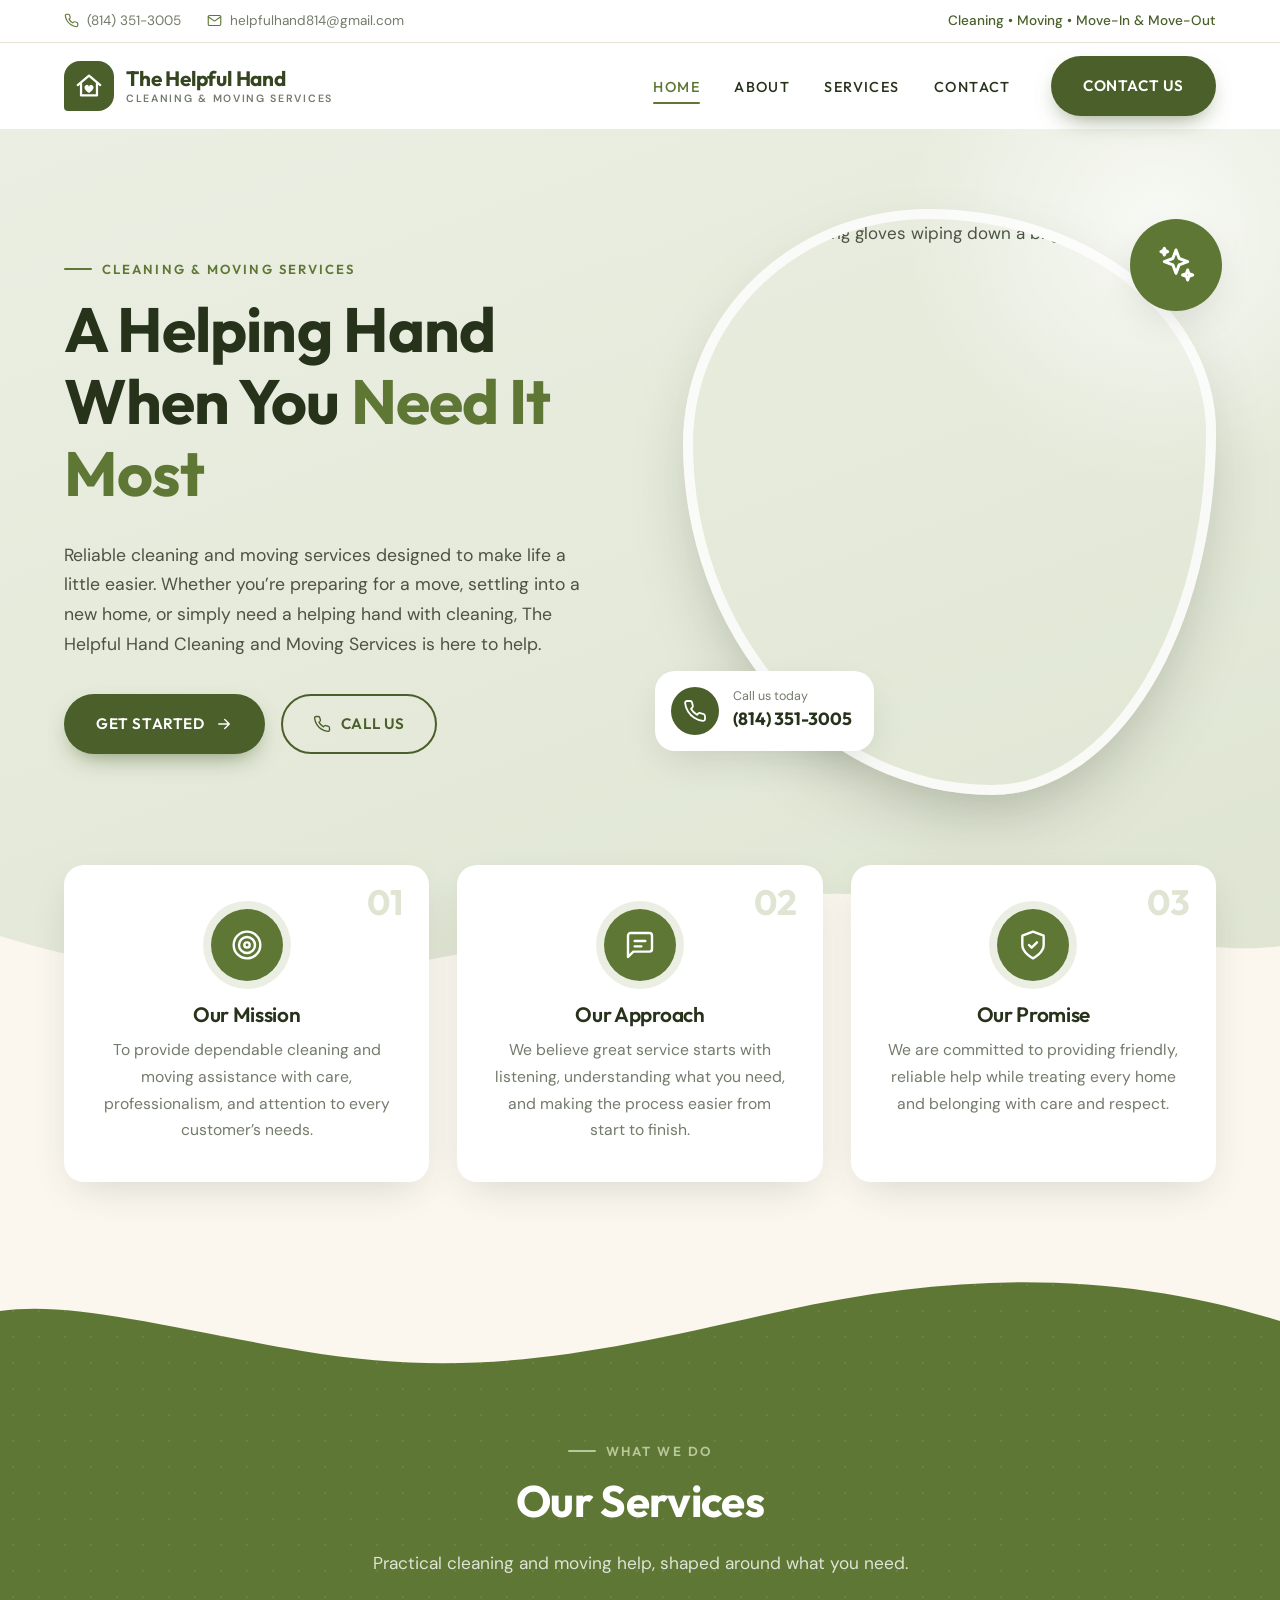
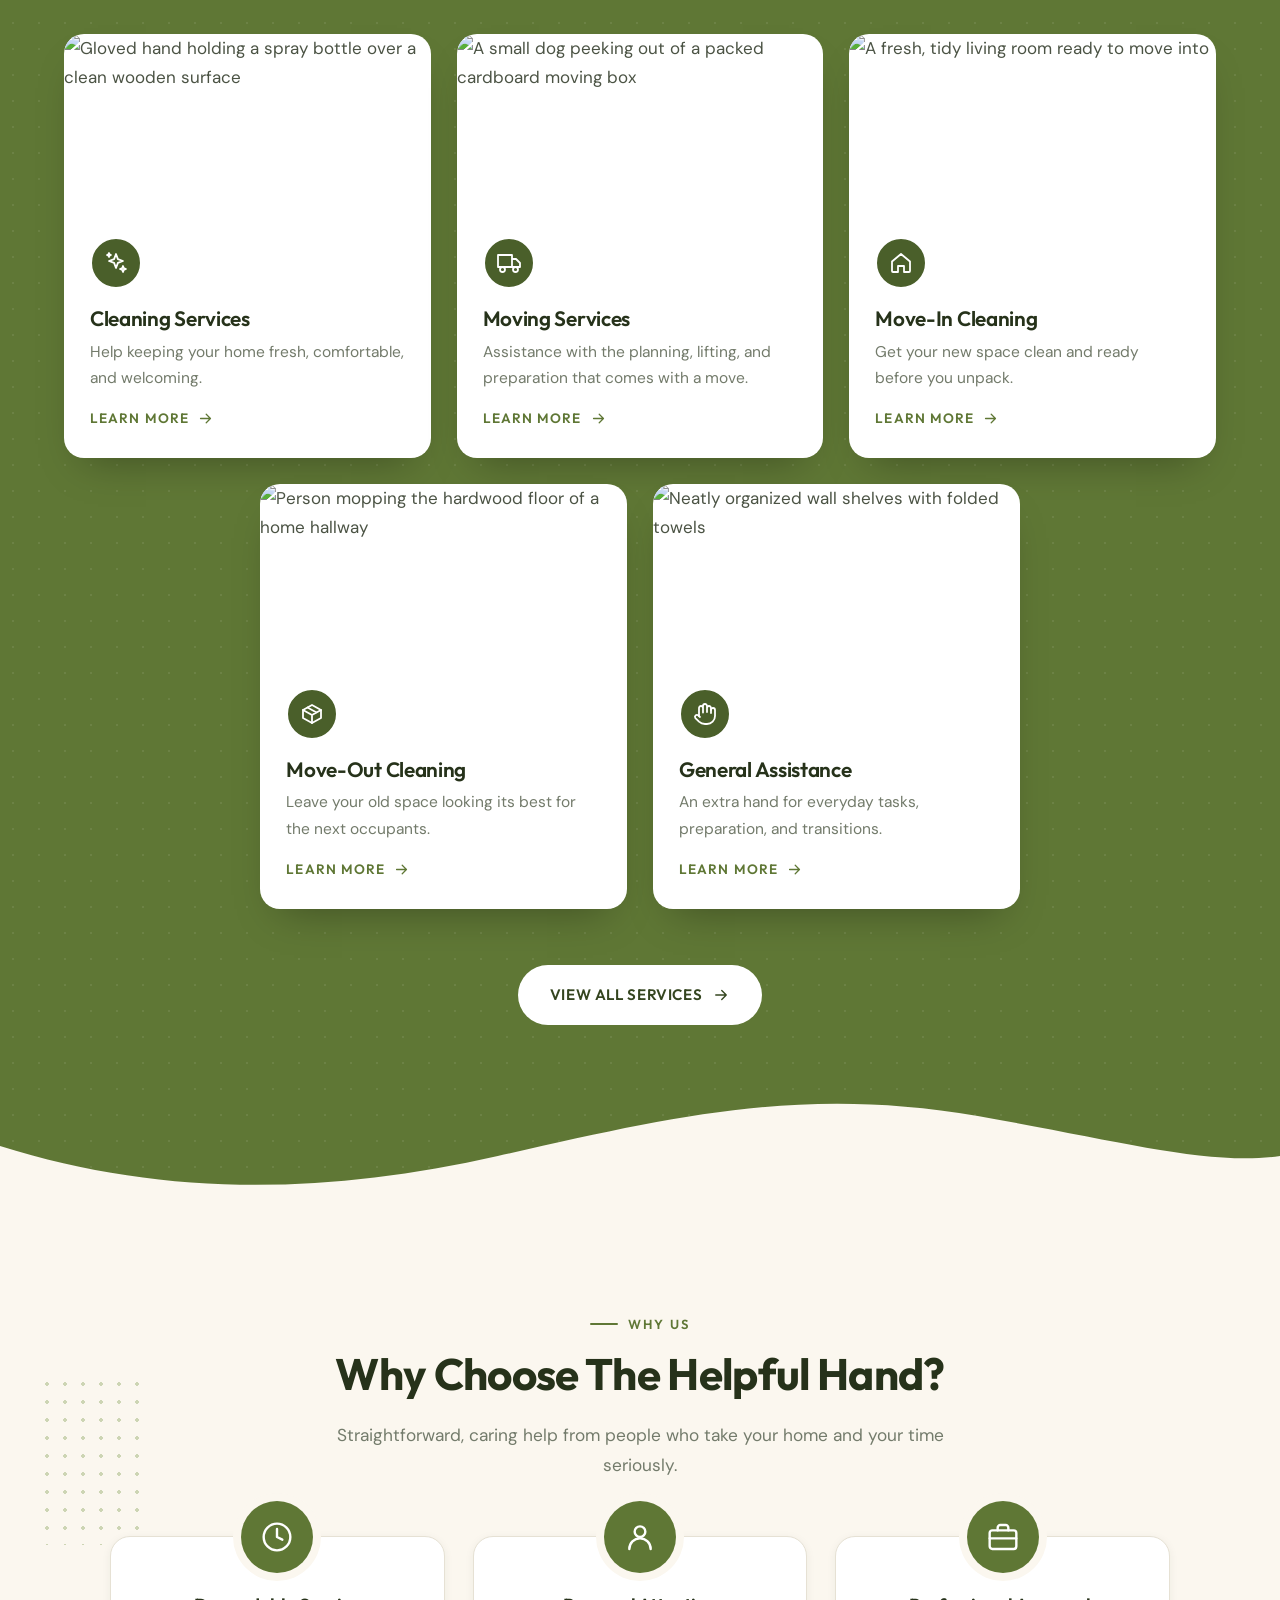
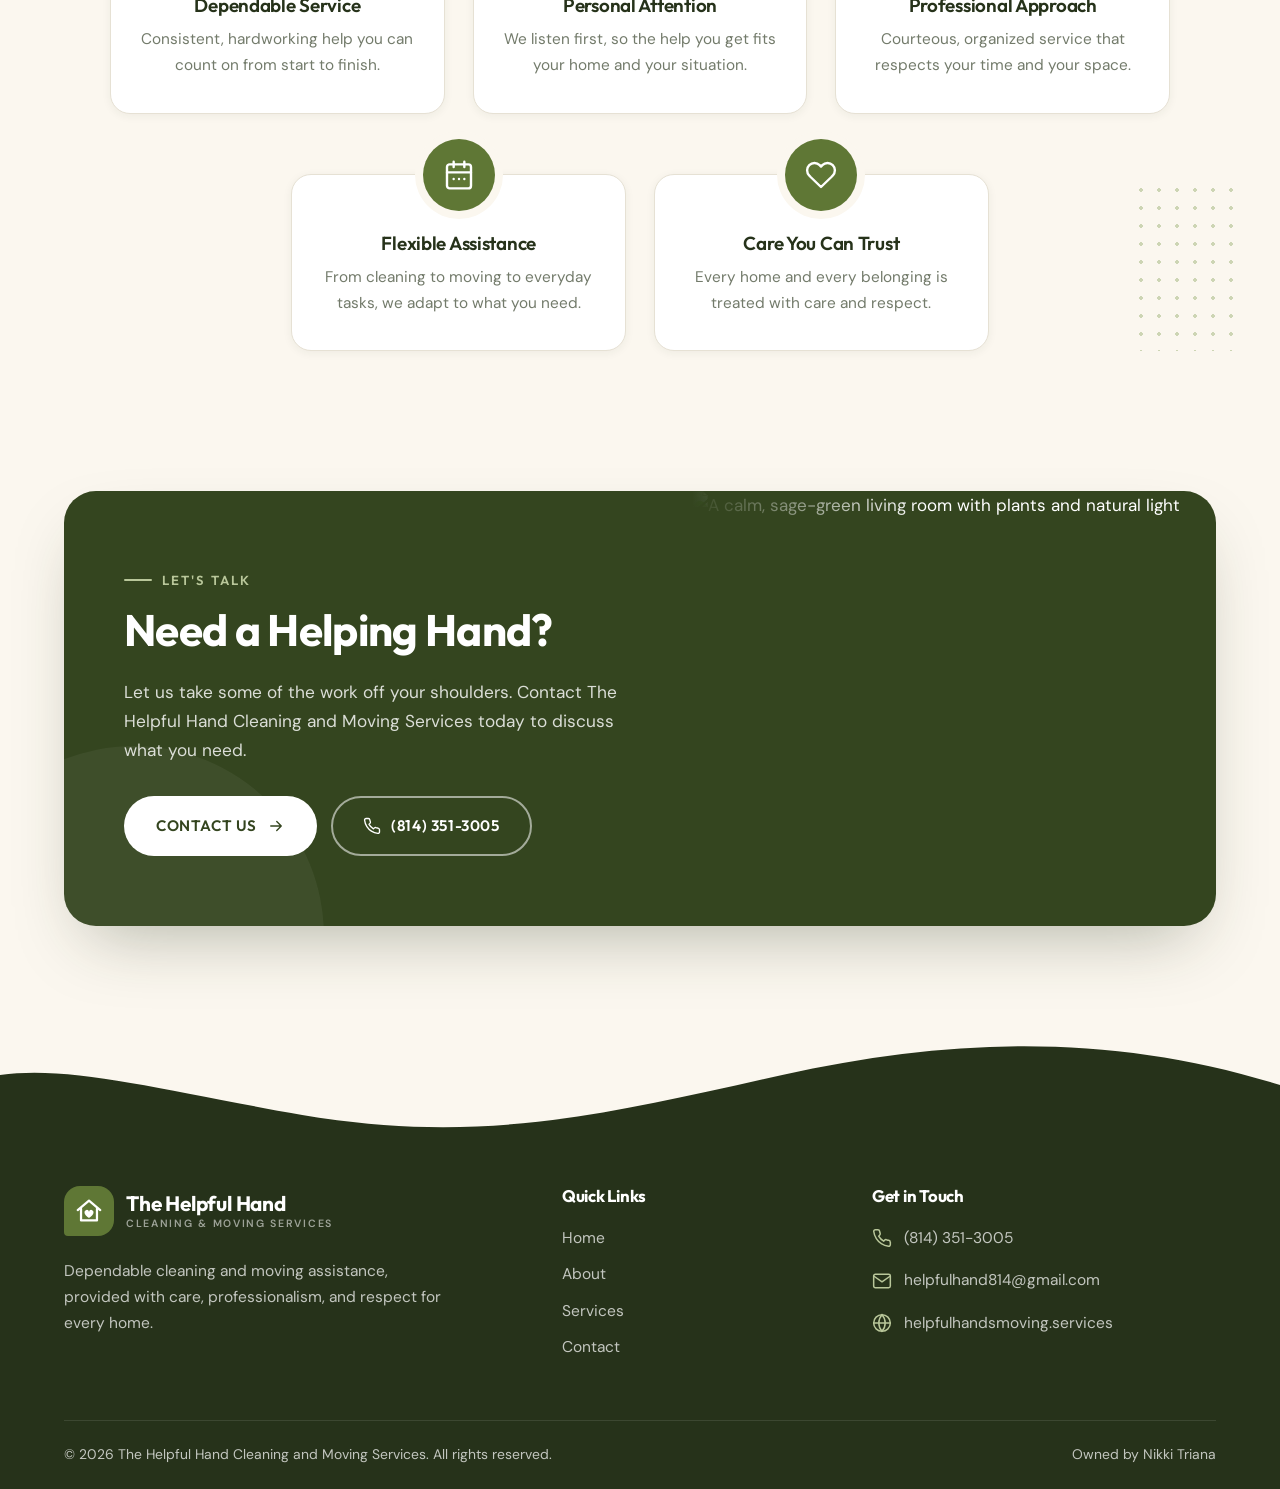
==== index.html @ 850afd28 "Add The Helpful Hand Cleaning and Moving Services website Four-page static site (Home, About, Servic" ====
<!DOCTYPE html>
<html lang="en">
<head>
  <meta charset="UTF-8">
  <meta name="viewport" content="width=device-width, initial-scale=1.0">
  <title>The Helpful Hand Cleaning and Moving Services | Cleaning &amp; Moving Help</title>
  <meta name="description" content="Reliable cleaning and moving services, including move-in and move-out cleaning and general assistance. Call The Helpful Hand at (814) 351-3005.">
  <link rel="canonical" href="https://helpfulhandsmoving.services/">
  <link rel="icon" href="data:image/svg+xml,%3Csvg xmlns='http://www.w3.org/2000/svg' viewBox='0 0 32 32'%3E%3Crect width='32' height='32' rx='9' fill='%234a5f2a'/%3E%3Cpath d='M5 15 16 6l11 9' fill='none' stroke='white' stroke-width='2.2' stroke-linecap='round' stroke-linejoin='round'/%3E%3Cpath d='M16 25s-5.5-3.2-5.5-6.6a2.7 2.7 0 0 1 5.5-1 2.7 2.7 0 0 1 5.5 1C21.5 21.8 16 25 16 25z' fill='white'/%3E%3C/svg%3E">
  <link rel="preconnect" href="https://fonts.googleapis.com">
  <link rel="preconnect" href="https://fonts.gstatic.com" crossorigin>
  <link href="https://fonts.googleapis.com/css2?family=DM+Sans:opsz,wght@9..40,400;9..40,500;9..40,700&family=Outfit:wght@500;600;700&display=swap" rel="stylesheet">
  <link rel="stylesheet" href="css/styles.css">
</head>
<body>

  <!-- Icon sprite -->
  <svg width="0" height="0" style="position:absolute" aria-hidden="true">
    <symbol id="i-phone" viewBox="0 0 24 24"><path d="M22 16.9v3a2 2 0 0 1-2.2 2 19.8 19.8 0 0 1-8.6-3.1 19.5 19.5 0 0 1-6-6A19.8 19.8 0 0 1 2.1 4.2 2 2 0 0 1 4.1 2h3a2 2 0 0 1 2 1.7c.1.9.4 1.8.7 2.7a2 2 0 0 1-.5 2.1L8 9.8a16 16 0 0 0 6 6l1.3-1.3a2 2 0 0 1 2.1-.4c.9.3 1.8.6 2.7.7a2 2 0 0 1 1.7 2z"/></symbol>
    <symbol id="i-mail" viewBox="0 0 24 24"><rect x="2" y="4" width="20" height="16" rx="2"/><path d="m22 6-10 7L2 6"/></symbol>
    <symbol id="i-globe" viewBox="0 0 24 24"><circle cx="12" cy="12" r="10"/><path d="M2 12h20M12 2a15 15 0 0 1 0 20 15 15 0 0 1 0-20"/></symbol>
    <symbol id="i-arrow" viewBox="0 0 24 24"><path d="M5 12h14M13 6l6 6-6 6"/></symbol>
    <symbol id="i-chevron" viewBox="0 0 24 24"><path d="m9 6 6 6-6 6"/></symbol>
    <symbol id="i-menu" viewBox="0 0 24 24"><path d="M4 7h16M4 12h16M4 17h16"/></symbol>
    <symbol id="i-check" viewBox="0 0 24 24"><path d="M20 6 9 17l-5-5"/></symbol>
    <symbol id="i-target" viewBox="0 0 24 24"><circle cx="12" cy="12" r="10"/><circle cx="12" cy="12" r="6"/><circle cx="12" cy="12" r="2"/></symbol>
    <symbol id="i-chat" viewBox="0 0 24 24"><path d="M21 15a2 2 0 0 1-2 2H7l-4 4V5a2 2 0 0 1 2-2h14a2 2 0 0 1 2 2z"/><path d="M8 9h8M8 13h5"/></symbol>
    <symbol id="i-shield" viewBox="0 0 24 24"><path d="M12 22s8-4 8-10V5l-8-3-8 3v7c0 6 8 10 8 10z"/><path d="m9 12 2 2 4-4"/></symbol>
    <symbol id="i-sparkle" viewBox="0 0 24 24"><path d="M12 3l1.9 5.1L19 10l-5.1 1.9L12 17l-1.9-5.1L5 10l5.1-1.9z"/><path d="M19 15l.8 2.2L22 18l-2.2.8L19 21l-.8-2.2L16 18l2.2-.8zM5 2l.6 1.4L7 4l-1.4.6L5 6l-.6-1.4L3 4l1.4-.6z"/></symbol>
    <symbol id="i-truck" viewBox="0 0 24 24"><path d="M1 4h14v12H1zM15 8h4l4 4v4h-8z"/><circle cx="5.5" cy="18.5" r="2.5"/><circle cx="18.5" cy="18.5" r="2.5"/></symbol>
    <symbol id="i-home" viewBox="0 0 24 24"><path d="M3 10.5 12 3l9 7.5V20a1 1 0 0 1-1 1h-5v-6H9v6H4a1 1 0 0 1-1-1z"/></symbol>
    <symbol id="i-box" viewBox="0 0 24 24"><path d="M21 8 12 3 3 8v8l9 5 9-5z"/><path d="m3 8 9 5 9-5M12 13v8M7.5 5.5l9 5"/></symbol>
    <symbol id="i-hand" viewBox="0 0 24 24"><path d="M18 11V6a2 2 0 0 0-4 0M14 10V4a2 2 0 0 0-4 0v2M10 10.5V6a2 2 0 0 0-4 0v8"/><path d="M18 8a2 2 0 1 1 4 0v6a8 8 0 0 1-8 8h-2c-2.8 0-4.5-.9-6-2.3l-3.6-3.6a2 2 0 0 1 2.8-2.8L7 15"/></symbol>
    <symbol id="i-clock" viewBox="0 0 24 24"><circle cx="12" cy="12" r="10"/><path d="M12 6v6l4 2"/></symbol>
    <symbol id="i-user" viewBox="0 0 24 24"><circle cx="12" cy="8" r="4"/><path d="M4 21a8 8 0 0 1 16 0"/></symbol>
    <symbol id="i-briefcase" viewBox="0 0 24 24"><rect x="2" y="7" width="20" height="14" rx="2"/><path d="M16 7V5a2 2 0 0 0-2-2h-4a2 2 0 0 0-2 2v2M2 13h20"/></symbol>
    <symbol id="i-calendar" viewBox="0 0 24 24"><rect x="3" y="4" width="18" height="18" rx="2"/><path d="M16 2v4M8 2v4M3 10h18M8 15h.01M12 15h.01M16 15h.01"/></symbol>
    <symbol id="i-heart" viewBox="0 0 24 24"><path d="M20.8 4.6a5.5 5.5 0 0 0-7.8 0L12 5.7l-1-1.1a5.5 5.5 0 0 0-7.8 7.8l1 1.1L12 21l7.8-7.5 1-1.1a5.5 5.5 0 0 0 0-7.8z"/></symbol>
    <symbol id="i-logo" viewBox="0 0 32 32"><path d="M4 15 16 5l12 10" fill="none" stroke="currentColor" stroke-width="2.4" stroke-linecap="round" stroke-linejoin="round"/><path d="M7.5 13.5V26h17V13.5" fill="none" stroke="currentColor" stroke-width="2.4" stroke-linecap="round" stroke-linejoin="round"/><path d="M16 23.5s-4.8-2.8-4.8-5.8a2.4 2.4 0 0 1 4.8-.9 2.4 2.4 0 0 1 4.8.9c0 3-4.8 5.8-4.8 5.8z" fill="currentColor"/></symbol>
  </svg>

  <!-- Top bar -->
  <div class="topbar">
    <div class="container">
      <div class="topbar-contact">
        <a href="tel:+18143513005"><svg class="icon"><use href="#i-phone"/></svg>(814) 351-3005</a>
        <a href="mailto:helpfulhand814@gmail.com" aria-label="Email helpfulhand814@gmail.com"><svg class="icon"><use href="#i-mail"/></svg><span class="label-email">helpfulhand814@gmail.com</span></a>
      </div>
      <span class="topbar-tag">Cleaning &bull; Moving &bull; Move-In &amp; Move-Out</span>
    </div>
  </div>

  <!-- Header -->
  <header class="site-header">
    <div class="container">
      <a href="index.html" class="logo" aria-label="The Helpful Hand home">
        <span class="logo-mark"><svg><use href="#i-logo"/></svg></span>
        <span class="logo-text">
          <span class="logo-name">The Helpful Hand</span>
          <span class="logo-sub">Cleaning &amp; Moving Services</span>
        </span>
      </a>
      <button class="nav-toggle" aria-label="Open menu" aria-expanded="false" aria-controls="site-nav">
        <svg class="icon"><use href="#i-menu"/></svg>
      </button>
      <nav class="nav" id="site-nav" aria-label="Main">
        <ul class="nav-links">
          <li><a href="index.html" class="active" aria-current="page">Home</a></li>
          <li><a href="about.html">About</a></li>
          <li><a href="services.html">Services</a></li>
          <li><a href="contact.html">Contact</a></li>
        </ul>
        <a href="contact.html" class="btn btn-primary">Contact Us</a>
      </nav>
    </div>
  </header>

  <main>
    <!-- Hero -->
    <section class="hero">
      <div class="container">
        <div class="hero-text reveal">
          <span class="eyebrow">Cleaning &amp; Moving Services</span>
          <h1>A Helping Hand When You <span>Need It Most</span></h1>
          <p>Reliable cleaning and moving services designed to make life a little easier. Whether you’re preparing for a move, settling into a new home, or simply need a helping hand with cleaning, The Helpful Hand Cleaning and Moving Services is here to help.</p>
          <div class="hero-actions">
            <a href="contact.html" class="btn btn-primary">Get Started <svg class="icon"><use href="#i-arrow"/></svg></a>
            <a href="tel:+18143513005" class="btn btn-outline"><svg class="icon"><use href="#i-phone"/></svg> Call Us</a>
          </div>
        </div>
        <div class="hero-media reveal reveal-delay-2">
          <img class="hero-img" src="https://images.unsplash.com/photo-1581578731548-c64695cc6952?auto=format&fit=crop&w=1100&q=80" alt="A cleaner wearing gloves wiping down a bright window">
          <span class="hero-leaf" aria-hidden="true"><svg class="icon"><use href="#i-sparkle"/></svg></span>
          <a href="tel:+18143513005" class="hero-badge">
            <span class="badge-icon"><svg class="icon"><use href="#i-phone"/></svg></span>
            <span><small>Call us today</small><strong>(814) 351-3005</strong></span>
          </a>
        </div>
      </div>
      <svg class="wave wave-bottom" viewBox="0 0 1440 110" preserveAspectRatio="none" aria-hidden="true"><path fill="#fbf7ef" d="M0,60 C180,110 360,110 560,70 C760,30 900,0 1100,30 C1260,55 1360,80 1440,70 L1440,110 L0,110 Z"/></svg>
    </section>

    <!-- Mission / Approach / Promise -->
    <section class="pillars" aria-label="Our mission, approach and promise">
      <div class="container">
        <div class="pillars-grid">
          <article class="pillar reveal">
            <span class="pillar-num">01</span>
            <div class="icon-circle"><svg class="icon"><use href="#i-target"/></svg></div>
            <h3>Our Mission</h3>
            <p>To provide dependable cleaning and moving assistance with care, professionalism, and attention to every customer’s needs.</p>
          </article>
          <article class="pillar reveal reveal-delay-1">
            <span class="pillar-num">02</span>
            <div class="icon-circle"><svg class="icon"><use href="#i-chat"/></svg></div>
            <h3>Our Approach</h3>
            <p>We believe great service starts with listening, understanding what you need, and making the process easier from start to finish.</p>
          </article>
          <article class="pillar reveal reveal-delay-2">
            <span class="pillar-num">03</span>
            <div class="icon-circle"><svg class="icon"><use href="#i-shield"/></svg></div>
            <h3>Our Promise</h3>
            <p>We are committed to providing friendly, reliable help while treating every home and belonging with care and respect.</p>
          </article>
        </div>
      </div>
    </section>

    <!-- Services -->
    <section class="services-band">
      <svg class="wave wave-top" viewBox="0 0 1440 110" preserveAspectRatio="none" aria-hidden="true"><path fill="#fbf7ef" d="M0,60 C180,110 360,110 560,70 C760,30 900,0 1100,30 C1260,55 1360,80 1440,70 L1440,110 L0,110 Z"/></svg>
      <div class="container">
        <div class="section-head reveal">
          <span class="eyebrow light center">What We Do</span>
          <h2>Our Services</h2>
          <p>Practical cleaning and moving help, shaped around what you need.</p>
        </div>
        <div class="service-grid">
          <article class="service-card reveal">
            <div class="service-card-media">
              <img src="https://images.unsplash.com/photo-1628177142898-93e36e4e3a50?auto=format&fit=crop&w=800&q=80" alt="Gloved hand holding a spray bottle over a clean wooden surface" loading="lazy">
            </div>
            <span class="service-card-icon"><svg class="icon"><use href="#i-sparkle"/></svg></span>
            <div class="service-card-body">
              <h3>Cleaning Services</h3>
              <p>Help keeping your home fresh, comfortable, and welcoming.</p>
              <a href="services.html#cleaning" class="link-arrow">Learn More <svg class="icon"><use href="#i-arrow"/></svg></a>
            </div>
          </article>
          <article class="service-card reveal reveal-delay-1">
            <div class="service-card-media">
              <img src="https://images.unsplash.com/photo-1520038410233-7141be7e6f97?auto=format&fit=crop&w=800&q=80" alt="A small dog peeking out of a packed cardboard moving box" loading="lazy">
            </div>
            <span class="service-card-icon"><svg class="icon"><use href="#i-truck"/></svg></span>
            <div class="service-card-body">
              <h3>Moving Services</h3>
              <p>Assistance with the planning, lifting, and preparation that comes with a move.</p>
              <a href="services.html#moving" class="link-arrow">Learn More <svg class="icon"><use href="#i-arrow"/></svg></a>
            </div>
          </article>
          <article class="service-card reveal reveal-delay-2">
            <div class="service-card-media">
              <img src="https://images.unsplash.com/photo-1583847268964-b28dc8f51f92?auto=format&fit=crop&w=800&q=80" alt="A fresh, tidy living room ready to move into" loading="lazy">
            </div>
            <span class="service-card-icon"><svg class="icon"><use href="#i-home"/></svg></span>
            <div class="service-card-body">
              <h3>Move-In Cleaning</h3>
              <p>Get your new space clean and ready before you unpack.</p>
              <a href="services.html#move-in" class="link-arrow">Learn More <svg class="icon"><use href="#i-arrow"/></svg></a>
            </div>
          </article>
          <article class="service-card reveal">
            <div class="service-card-media">
              <img src="https://images.unsplash.com/photo-1581578949510-fa7315c4c350?auto=format&fit=crop&w=800&q=80" alt="Person mopping the hardwood floor of a home hallway" loading="lazy">
            </div>
            <span class="service-card-icon"><svg class="icon"><use href="#i-box"/></svg></span>
            <div class="service-card-body">
              <h3>Move-Out Cleaning</h3>
              <p>Leave your old space looking its best for the next occupants.</p>
              <a href="services.html#move-out" class="link-arrow">Learn More <svg class="icon"><use href="#i-arrow"/></svg></a>
            </div>
          </article>
          <article class="service-card reveal reveal-delay-1">
            <div class="service-card-media">
              <img src="https://images.unsplash.com/photo-1595428774223-ef52624120d2?auto=format&fit=crop&w=800&q=80" alt="Neatly organized wall shelves with folded towels" loading="lazy">
            </div>
            <span class="service-card-icon"><svg class="icon"><use href="#i-hand"/></svg></span>
            <div class="service-card-body">
              <h3>General Assistance</h3>
              <p>An extra hand for everyday tasks, preparation, and transitions.</p>
              <a href="services.html#assistance" class="link-arrow">Learn More <svg class="icon"><use href="#i-arrow"/></svg></a>
            </div>
          </article>
        </div>
        <div class="band-cta reveal">
          <a href="services.html" class="btn btn-light">View All Services <svg class="icon"><use href="#i-arrow"/></svg></a>
        </div>
      </div>
      <svg class="wave wave-bottom" viewBox="0 0 1440 110" preserveAspectRatio="none" aria-hidden="true"><path fill="#fbf7ef" d="M0,60 C180,110 360,110 560,70 C760,30 900,0 1100,30 C1260,55 1360,80 1440,70 L1440,110 L0,110 Z"/></svg>
    </section>

    <!-- Why choose -->
    <section class="why">
      <span class="dots dots-left" aria-hidden="true"></span>
      <span class="dots dots-right" aria-hidden="true"></span>
      <div class="container">
        <div class="section-head reveal">
          <span class="eyebrow center">Why Us</span>
          <h2>Why Choose The Helpful Hand?</h2>
          <p>Straightforward, caring help from people who take your home and your time seriously.</p>
        </div>
        <div class="why-grid">
          <article class="why-card reveal">
            <div class="icon-circle"><svg class="icon"><use href="#i-clock"/></svg></div>
            <h3>Dependable Service</h3>
            <p>Consistent, hardworking help you can count on from start to finish.</p>
          </article>
          <article class="why-card reveal reveal-delay-1">
            <div class="icon-circle"><svg class="icon"><use href="#i-user"/></svg></div>
            <h3>Personal Attention</h3>
            <p>We listen first, so the help you get fits your home and your situation.</p>
          </article>
          <article class="why-card reveal reveal-delay-2">
            <div class="icon-circle"><svg class="icon"><use href="#i-briefcase"/></svg></div>
            <h3>Professional Approach</h3>
            <p>Courteous, organized service that respects your time and your space.</p>
          </article>
          <article class="why-card reveal">
            <div class="icon-circle"><svg class="icon"><use href="#i-calendar"/></svg></div>
            <h3>Flexible Assistance</h3>
            <p>From cleaning to moving to everyday tasks, we adapt to what you need.</p>
          </article>
          <article class="why-card reveal reveal-delay-1">
            <div class="icon-circle"><svg class="icon"><use href="#i-heart"/></svg></div>
            <h3>Care You Can Trust</h3>
            <p>Every home and every belonging is treated with care and respect.</p>
          </article>
        </div>
      </div>
    </section>

    <!-- CTA -->
    <section class="cta">
      <div class="container">
        <div class="cta-panel reveal">
          <div class="cta-content">
            <span class="eyebrow light">Let's Talk</span>
            <h2>Need a Helping Hand?</h2>
            <p>Let us take some of the work off your shoulders. Contact The Helpful Hand Cleaning and Moving Services today to discuss what you need.</p>
            <div class="cta-actions">
              <a href="contact.html" class="btn btn-light">Contact Us <svg class="icon"><use href="#i-arrow"/></svg></a>
              <a href="tel:+18143513005" class="btn btn-ghost-light"><svg class="icon"><use href="#i-phone"/></svg> (814) 351-3005</a>
            </div>
          </div>
          <div class="cta-media">
            <img src="https://images.unsplash.com/photo-1616046229478-9901c5536a45?auto=format&fit=crop&w=1000&q=80" alt="A calm, sage-green living room with plants and natural light" loading="lazy">
          </div>
        </div>
      </div>
    </section>
  </main>

  <!-- Footer -->
  <footer class="site-footer">
    <svg class="wave wave-top" viewBox="0 0 1440 110" preserveAspectRatio="none" aria-hidden="true"><path fill="#fbf7ef" d="M0,60 C180,110 360,110 560,70 C760,30 900,0 1100,30 C1260,55 1360,80 1440,70 L1440,110 L0,110 Z"/></svg>
    <div class="container">
      <div class="footer-grid">
        <div class="footer-about">
          <a href="index.html" class="logo" aria-label="The Helpful Hand home">
            <span class="logo-mark"><svg><use href="#i-logo"/></svg></span>
            <span class="logo-text">
              <span class="logo-name">The Helpful Hand</span>
              <span class="logo-sub">Cleaning &amp; Moving Services</span>
            </span>
          </a>
          <p>Dependable cleaning and moving assistance, provided with care, professionalism, and respect for every home.</p>
        </div>
        <div>
          <h4>Quick Links</h4>
          <ul class="footer-links">
            <li><a href="index.html">Home</a></li>
            <li><a href="about.html">About</a></li>
            <li><a href="services.html">Services</a></li>
            <li><a href="contact.html">Contact</a></li>
          </ul>
        </div>
        <div>
          <h4>Get in Touch</h4>
          <ul class="footer-contact">
            <li><a href="tel:+18143513005"><svg class="icon"><use href="#i-phone"/></svg>(814) 351-3005</a></li>
            <li><a href="mailto:helpfulhand814@gmail.com"><svg class="icon"><use href="#i-mail"/></svg>helpfulhand814@gmail.com</a></li>
            <li><a href="https://helpfulhandsmoving.services/"><svg class="icon"><use href="#i-globe"/></svg>helpfulhandsmoving.services</a></li>
          </ul>
        </div>
      </div>
      <div class="footer-bottom">
        <span>&copy; <span data-year>2026</span> The Helpful Hand Cleaning and Moving Services. All rights reserved.</span>
        <span>Owned by Nikki Triana</span>
      </div>
    </div>
  </footer>

  <script src="js/main.js"></script>
</body>
</html>
---- css/styles.css ----
/* ==========================================================
   The Helpful Hand Cleaning and Moving Services
   Shared stylesheet
   ========================================================== */

:root {
  --green-900: #26321a;
  --green-800: #34451f;
  --green-700: #4a5f2a;
  --green-600: #5f7735;
  --green-500: #728a42;
  --green-300: #b9c79a;
  --sage-200: #dfe5d2;
  --sage-100: #ebefe3;
  --cream-100: #fbf7ef;
  --cream-200: #f5efe2;
  --white: #ffffff;
  --ink: #26321a;
  --text: #4b5344;
  --muted: #737b6b;
  --line: #e6e1d4;

  --radius-sm: 12px;
  --radius: 20px;
  --radius-lg: 32px;
  --shadow-sm: 0 2px 10px rgba(38, 50, 26, 0.06);
  --shadow: 0 14px 40px -12px rgba(38, 50, 26, 0.18);
  --shadow-lg: 0 30px 70px -25px rgba(38, 50, 26, 0.35);

  --font-head: "Outfit", system-ui, sans-serif;
  --font-body: "DM Sans", system-ui, sans-serif;
  --container: 1200px;
}

*, *::before, *::after { box-sizing: border-box; }

html { scroll-behavior: smooth; }

body {
  margin: 0;
  font-family: var(--font-body);
  font-size: 17px;
  line-height: 1.7;
  color: var(--text);
  background: var(--cream-100);
  -webkit-font-smoothing: antialiased;
  overflow-x: hidden;
}

img { max-width: 100%; display: block; }
a { color: inherit; text-decoration: none; }

h1, h2, h3, h4 {
  font-family: var(--font-head);
  color: var(--ink);
  line-height: 1.15;
  margin: 0 0 0.5em;
  letter-spacing: -0.015em;
}

h1 { font-size: clamp(2.4rem, 5vw, 3.9rem); font-weight: 700; }
h2 { font-size: clamp(1.9rem, 3.6vw, 2.75rem); font-weight: 700; }
h3 { font-size: 1.3rem; font-weight: 600; }
p  { margin: 0 0 1em; }

.container {
  width: 100%;
  max-width: var(--container);
  margin: 0 auto;
  padding: 0 24px;
}

.icon {
  width: 24px;
  height: 24px;
  fill: none;
  stroke: currentColor;
  stroke-width: 1.8;
  stroke-linecap: round;
  stroke-linejoin: round;
  flex-shrink: 0;
}

.sr-only {
  position: absolute; width: 1px; height: 1px; padding: 0; margin: -1px;
  overflow: hidden; clip: rect(0, 0, 0, 0); border: 0;
}

.eyebrow {
  display: inline-flex;
  align-items: center;
  gap: 10px;
  font-family: var(--font-head);
  font-size: 0.82rem;
  font-weight: 600;
  letter-spacing: 0.16em;
  text-transform: uppercase;
  color: var(--green-600);
  margin-bottom: 14px;
}
.eyebrow::before {
  content: "";
  width: 28px;
  height: 2px;
  border-radius: 2px;
  background: currentColor;
}
.eyebrow.center { justify-content: center; }
.eyebrow.light { color: var(--green-300); }

.section-head {
  max-width: 680px;
  margin: 0 auto 56px;
  text-align: center;
}
.section-head p { color: var(--muted); font-size: 1.08rem; }

/* ---------- Buttons ---------- */
.btn {
  display: inline-flex;
  align-items: center;
  justify-content: center;
  gap: 10px;
  padding: 15px 30px;
  border-radius: 999px;
  font-family: var(--font-head);
  font-weight: 600;
  font-size: 0.95rem;
  letter-spacing: 0.04em;
  text-transform: uppercase;
  border: 2px solid transparent;
  cursor: pointer;
  transition: transform .25s ease, background .25s ease, color .25s ease, box-shadow .25s ease, border-color .25s ease;
  white-space: nowrap;
}
.btn .icon { width: 18px; height: 18px; }
.btn:hover { transform: translateY(-2px); }

.btn-primary { background: var(--green-700); color: var(--white); box-shadow: 0 10px 24px -10px rgba(74, 95, 42, .7); }
.btn-primary:hover { background: var(--green-800); }

.btn-outline { border-color: var(--green-700); color: var(--green-700); background: transparent; }
.btn-outline:hover { background: var(--green-700); color: var(--white); }

.btn-light { background: var(--white); color: var(--green-800); }
.btn-light:hover { background: var(--cream-200); }

.btn-ghost-light { border-color: rgba(255,255,255,.55); color: var(--white); }
.btn-ghost-light:hover { background: var(--white); color: var(--green-800); border-color: var(--white); }

.link-arrow {
  display: inline-flex;
  align-items: center;
  gap: 8px;
  font-family: var(--font-head);
  font-weight: 600;
  font-size: 0.85rem;
  letter-spacing: 0.08em;
  text-transform: uppercase;
  color: var(--green-600);
  transition: gap .25s ease, color .25s ease;
}
.link-arrow .icon { width: 17px; height: 17px; }
.link-arrow:hover { gap: 12px; color: var(--green-800); }

/* ---------- Top bar ---------- */
.topbar {
  background: var(--white);
  border-bottom: 1px solid var(--line);
  font-size: 0.85rem;
  color: var(--muted);
}
.topbar .container {
  display: flex;
  align-items: center;
  justify-content: space-between;
  gap: 16px;
  min-height: 42px;
}
.topbar-contact { display: flex; gap: 26px; }
.topbar a { display: inline-flex; align-items: center; gap: 8px; transition: color .2s; }
.topbar a:hover { color: var(--green-700); }
.topbar .icon { width: 15px; height: 15px; color: var(--green-600); }
.topbar-tag { font-weight: 500; color: var(--green-700); }

/* ---------- Header / Nav ---------- */
.site-header {
  position: sticky;
  top: 0;
  z-index: 50;
  background: rgba(255, 255, 255, 0.96);
  backdrop-filter: blur(10px);
  transition: box-shadow .3s ease;
}
.site-header.scrolled { box-shadow: 0 8px 30px -18px rgba(38, 50, 26, .35); }
.site-header .container {
  display: flex;
  align-items: center;
  justify-content: space-between;
  gap: 24px;
  min-height: 86px;
}

.logo { display: flex; align-items: center; gap: 12px; }
.logo-mark {
  width: 50px; height: 50px;
  display: grid; place-items: center;
  border-radius: 16px 16px 16px 4px;
  background: var(--green-700);
  color: var(--white);
  flex-shrink: 0;
}
.logo-mark svg { width: 30px; height: 30px; }
.logo-text { display: flex; flex-direction: column; line-height: 1.1; }
.logo-name { font-family: var(--font-head); font-weight: 700; font-size: 1.3rem; color: var(--green-800); letter-spacing: -0.01em; }
.logo-sub { font-size: 0.66rem; font-weight: 600; letter-spacing: 0.16em; text-transform: uppercase; color: var(--muted); margin-top: 3px; }

.nav { display: flex; align-items: center; gap: 40px; }
.nav-links { display: flex; gap: 34px; list-style: none; margin: 0; padding: 0; }
.nav-links a {
  position: relative;
  font-family: var(--font-head);
  font-weight: 500;
  font-size: 0.9rem;
  letter-spacing: 0.1em;
  text-transform: uppercase;
  color: var(--ink);
  padding: 6px 0;
  transition: color .2s;
}
.nav-links a::after {
  content: "";
  position: absolute;
  left: 50%; bottom: -2px;
  width: 0; height: 2px;
  border-radius: 2px;
  background: var(--green-600);
  transition: width .25s ease, left .25s ease;
}
.nav-links a:hover, .nav-links a.active { color: var(--green-600); }
.nav-links a:hover::after, .nav-links a.active::after { width: 100%; left: 0; }

.nav-toggle {
  display: none;
  width: 46px; height: 46px;
  border-radius: 14px;
  border: 1px solid var(--line);
  background: var(--cream-100);
  color: var(--green-800);
  cursor: pointer;
  place-items: center;
}

/* ---------- Waves ---------- */
.wave {
  position: absolute;
  left: 0; right: 0;
  width: 100%;
  height: 110px;
  pointer-events: none;
  z-index: 1;
}
.wave-bottom { bottom: -1px; }
.wave-top { top: -1px; transform: rotate(180deg); }

/* ---------- Home hero ---------- */
.hero {
  position: relative;
  background: linear-gradient(160deg, var(--sage-100) 0%, var(--sage-200) 100%);
  padding: 80px 0 190px;
  overflow: hidden;
}
.hero::before {
  content: "";
  position: absolute;
  width: 520px; height: 520px;
  right: -140px; top: -160px;
  border-radius: 50%;
  background: radial-gradient(circle, rgba(255,255,255,.7), rgba(255,255,255,0) 70%);
}
.hero .container {
  position: relative;
  z-index: 2;
  display: grid;
  grid-template-columns: 1.05fr 1fr;
  gap: 60px;
  align-items: center;
}
.hero h1 { color: var(--green-900); }
.hero h1 span { color: var(--green-600); }
.hero-text p { font-size: 1.1rem; max-width: 540px; color: var(--text); }
.hero-actions { display: flex; flex-wrap: wrap; gap: 16px; margin-top: 34px; }

.hero-media { position: relative; }
.hero-img {
  width: 100%;
  aspect-ratio: 4 / 4.4;
  object-fit: cover;
  border-radius: 46% 54% 42% 58% / 40% 38% 62% 60%;
  box-shadow: var(--shadow-lg);
  border: 10px solid rgba(255,255,255,.8);
}
.hero-badge {
  position: absolute;
  left: -28px;
  bottom: 44px;
  display: flex;
  align-items: center;
  gap: 14px;
  padding: 16px 22px 16px 16px;
  border-radius: 20px;
  background: var(--white);
  box-shadow: var(--shadow);
  transition: transform .25s ease;
}
.hero-badge:hover { transform: translateY(-3px); }
.hero-badge .badge-icon {
  width: 48px; height: 48px;
  display: grid; place-items: center;
  border-radius: 50%;
  background: var(--green-700);
  color: var(--white);
}
.hero-badge small { display: block; font-size: 0.78rem; color: var(--muted); line-height: 1.3; }
.hero-badge strong { font-family: var(--font-head); font-size: 1.1rem; color: var(--ink); }
.hero-leaf {
  position: absolute;
  top: 10px; right: -6px;
  width: 92px; height: 92px;
  border-radius: 50%;
  background: var(--green-600);
  color: var(--white);
  display: grid; place-items: center;
  box-shadow: var(--shadow);
}
.hero-leaf svg { width: 40px; height: 40px; }

/* ---------- Pillars (Mission / Approach / Promise) ---------- */
.pillars { position: relative; margin-top: -120px; z-index: 5; padding-bottom: 90px; }
.pillars-grid { display: grid; grid-template-columns: repeat(3, 1fr); gap: 28px; }
.pillar {
  position: relative;
  background: var(--white);
  border-radius: var(--radius);
  padding: 44px 34px 38px;
  box-shadow: var(--shadow);
  text-align: center;
  transition: transform .3s ease, box-shadow .3s ease;
}
.pillar:hover { transform: translateY(-6px); box-shadow: var(--shadow-lg); }
.pillar-num {
  position: absolute;
  top: 20px; right: 26px;
  font-family: var(--font-head);
  font-weight: 700;
  font-size: 2.2rem;
  color: var(--sage-200);
  line-height: 1;
}
.icon-circle {
  width: 72px; height: 72px;
  margin: 0 auto 22px;
  display: grid; place-items: center;
  border-radius: 50%;
  background: var(--green-600);
  color: var(--white);
  box-shadow: 0 0 0 8px var(--sage-100);
}
.icon-circle .icon { width: 32px; height: 32px; }
.pillar p { color: var(--muted); font-size: 0.98rem; margin: 0; }

/* ---------- Services band (home) ---------- */
.services-band {
  position: relative;
  background: var(--green-600);
  padding: 160px 0 170px;
  color: var(--white);
}
.services-band::after {
  content: "";
  position: absolute; inset: 0;
  background-image: radial-gradient(rgba(255,255,255,.08) 1.5px, transparent 1.5px);
  background-size: 26px 26px;
  pointer-events: none;
}
.services-band .container { position: relative; z-index: 2; }
.services-band h2 { color: var(--white); }
.services-band .section-head p { color: rgba(255,255,255,.8); }

.service-grid {
  display: flex;
  flex-wrap: wrap;
  justify-content: center;
  gap: 26px;
}
.service-card {
  flex: 0 1 calc((100% - 52px) / 3);
  background: var(--white);
  border-radius: var(--radius);
  overflow: hidden;
  color: var(--text);
  display: flex;
  flex-direction: column;
  box-shadow: 0 20px 40px -20px rgba(0,0,0,.35);
  transition: transform .3s ease, box-shadow .3s ease;
}
.service-card:hover { transform: translateY(-6px); box-shadow: 0 30px 50px -22px rgba(0,0,0,.45); }
.service-card-media { position: relative; aspect-ratio: 16 / 10; overflow: hidden; }
.service-card-media img { width: 100%; height: 100%; object-fit: cover; transition: transform .6s ease; }
.service-card:hover .service-card-media img { transform: scale(1.06); }
.service-card-icon {
  position: relative;
  margin: -28px 0 0 24px;
  width: 56px; height: 56px;
  display: grid; place-items: center;
  border-radius: 50%;
  background: var(--green-700);
  color: var(--white);
  border: 4px solid var(--white);
  z-index: 2;
}
.service-card-body { padding: 16px 26px 28px; display: flex; flex-direction: column; flex: 1; }
.service-card-body h3 { margin-bottom: 8px; }
.service-card-body p { color: var(--muted); font-size: 0.97rem; flex: 1; }
.services-band .band-cta { text-align: center; margin-top: 56px; }

/* ---------- Why choose ---------- */
.why { position: relative; padding: 110px 0 120px; }
.dots {
  position: absolute;
  width: 110px; height: 170px;
  background-image: radial-gradient(var(--green-300) 2px, transparent 2px);
  background-size: 18px 18px;
  opacity: .7;
  pointer-events: none;
}
.dots-left { left: 3%; top: 180px; }
.dots-right { right: 3%; bottom: 120px; }

.why-grid {
  display: flex;
  flex-wrap: wrap;
  justify-content: center;
  gap: 60px 28px;
  max-width: 1060px;
  margin: 0 auto;
}
.why-card {
  flex: 0 1 calc((100% - 56px) / 3);
  position: relative;
  background: var(--white);
  border-radius: var(--radius);
  padding: 58px 30px 34px;
  text-align: center;
  box-shadow: var(--shadow-sm);
  border: 1px solid var(--line);
  transition: transform .3s ease, box-shadow .3s ease, border-color .3s ease;
}
.why-card:hover { transform: translateY(-6px); box-shadow: var(--shadow); border-color: transparent; }
.why-card .icon-circle {
  position: absolute;
  top: -36px; left: 50%;
  transform: translateX(-50%);
  margin: 0;
  box-shadow: 0 0 0 8px var(--cream-100);
}
.why-card h3 { font-size: 1.18rem; }
.why-card p { color: var(--muted); font-size: 0.96rem; margin: 0; }

/* ---------- CTA panel ---------- */
.cta { padding: 20px 0 110px; }
.cta-panel {
  position: relative;
  display: grid;
  grid-template-columns: 1.2fr 1fr;
  align-items: stretch;
  border-radius: var(--radius-lg);
  overflow: hidden;
  background: var(--green-800);
  color: var(--white);
  box-shadow: var(--shadow-lg);
}
.cta-panel::before {
  content: "";
  position: absolute;
  width: 380px; height: 380px;
  left: -120px; bottom: -200px;
  border-radius: 50%;
  background: rgba(255,255,255,.05);
}
.cta-content { position: relative; padding: 70px 60px; z-index: 1; }
.cta-content h2 { color: var(--white); }
.cta-content p { color: rgba(255,255,255,.82); font-size: 1.08rem; max-width: 520px; }
.cta-actions { display: flex; flex-wrap: wrap; gap: 14px; margin-top: 30px; }
.cta-media { position: relative; min-height: 320px; }
.cta-media img { position: absolute; inset: 0; width: 100%; height: 100%; object-fit: cover; }
.cta-media::before {
  content: "";
  position: absolute; inset: 0;
  z-index: 1;
  background: linear-gradient(90deg, var(--green-800) 0%, rgba(52,69,31,0) 45%);
}

/* ---------- Page hero (inner pages) ---------- */
.page-hero {
  position: relative;
  background: linear-gradient(160deg, var(--sage-100) 0%, var(--sage-200) 100%);
  padding: 80px 0 170px;
  overflow: hidden;
}
.page-hero .container {
  position: relative;
  z-index: 2;
  display: grid;
  grid-template-columns: 1.1fr 0.9fr;
  gap: 60px;
  align-items: center;
}
.page-hero p { font-size: 1.1rem; max-width: 580px; }
.page-hero-img {
  width: 100%;
  aspect-ratio: 5 / 4;
  object-fit: cover;
  border-radius: 58% 42% 38% 62% / 45% 50% 50% 55%;
  border: 10px solid rgba(255,255,255,.8);
  box-shadow: var(--shadow-lg);
}
.breadcrumb {
  display: flex; align-items: center; gap: 8px;
  font-size: 0.88rem;
  color: var(--muted);
  margin-bottom: 18px;
}
.breadcrumb a { color: var(--green-700); font-weight: 500; }
.breadcrumb a:hover { text-decoration: underline; }
.breadcrumb .icon { width: 14px; height: 14px; }

/* ---------- Split (image + text) ---------- */
.section { padding: 100px 0; position: relative; }
.section-tight { padding: 70px 0; }
.bg-white { background: var(--white); }
.bg-cream { background: var(--cream-100); }
.bg-sage { background: var(--sage-100); }

.split {
  display: grid;
  grid-template-columns: 1fr 1fr;
  gap: 80px;
  align-items: center;
}
.split.reverse .split-media { order: 2; }
.split-media { position: relative; }
.split-media img {
  width: 100%;
  aspect-ratio: 4 / 3.4;
  object-fit: cover;
  border-radius: var(--radius-lg);
  box-shadow: var(--shadow);
}
.split-media::before {
  content: "";
  position: absolute;
  inset: 30px -24px -24px 30px;
  border-radius: var(--radius-lg);
  background: var(--sage-200);
  z-index: -1;
}
.split.reverse .split-media::before { inset: 30px 30px -24px -24px; }
.split-text p { color: var(--text); }

.quote-block {
  margin: 28px 0 0;
  padding: 24px 28px;
  border-left: 4px solid var(--green-600);
  border-radius: 0 var(--radius-sm) var(--radius-sm) 0;
  background: var(--cream-100);
  font-family: var(--font-head);
  font-size: 1.12rem;
  font-weight: 500;
  color: var(--green-800);
  line-height: 1.55;
}
.bg-cream .quote-block { background: var(--white); }

.check-list { list-style: none; padding: 0; margin: 24px 0 0; display: grid; gap: 12px; }
.check-list li { display: flex; align-items: flex-start; gap: 12px; color: var(--ink); font-weight: 500; }
.check-list .tick {
  width: 26px; height: 26px;
  display: grid; place-items: center;
  border-radius: 50%;
  background: var(--sage-200);
  color: var(--green-700);
  flex-shrink: 0;
  margin-top: 1px;
}
.check-list .tick .icon { width: 15px; height: 15px; stroke-width: 2.6; }

/* ---------- Owner ---------- */
.owner-card {
  display: grid;
  grid-template-columns: 320px 1fr;
  gap: 60px;
  align-items: center;
  background: var(--white);
  border-radius: var(--radius-lg);
  padding: 56px;
  box-shadow: var(--shadow);
}
.owner-portrait {
  position: relative;
  aspect-ratio: 1;
  border-radius: 50% 50% 50% 16px;
  background: linear-gradient(145deg, var(--green-500), var(--green-800));
  display: grid; place-items: center;
  color: var(--white);
  overflow: hidden;
}
.owner-portrait::after {
  content: "";
  position: absolute;
  width: 70%; height: 70%;
  right: -20%; top: -20%;
  border-radius: 50%;
  background: rgba(255,255,255,.08);
}
.owner-initials { font-family: var(--font-head); font-size: 5.5rem; font-weight: 700; letter-spacing: 0.02em; }
.owner-role { font-family: var(--font-head); font-size: 0.85rem; font-weight: 600; letter-spacing: 0.14em; text-transform: uppercase; color: var(--green-600); margin-bottom: 18px; display: block; }
.owner-card p { font-size: 1.08rem; }
.owner-contact { display: flex; flex-wrap: wrap; gap: 14px; margin-top: 28px; }

/* ---------- Values ---------- */
.values-grid { display: grid; grid-template-columns: repeat(5, 1fr); gap: 22px; }
.value-card {
  background: var(--white);
  border-radius: var(--radius);
  padding: 34px 22px 30px;
  text-align: center;
  border: 1px solid var(--line);
  transition: transform .3s ease, box-shadow .3s ease, border-color .3s;
}
.value-card:hover { transform: translateY(-6px); box-shadow: var(--shadow); border-color: transparent; }
.value-card .icon-circle { width: 62px; height: 62px; margin-bottom: 18px; box-shadow: 0 0 0 7px var(--sage-100); }
.value-card .icon-circle .icon { width: 28px; height: 28px; }
.value-card h3 { font-size: 1.1rem; margin-bottom: 6px; }
.value-card p { font-size: 0.92rem; color: var(--muted); margin: 0; }

/* ---------- Services page ---------- */
.service-nav {
  display: flex;
  flex-wrap: wrap;
  justify-content: center;
  gap: 12px;
  margin-top: -40px;
  position: relative;
  z-index: 5;
}
.service-nav a {
  display: inline-flex;
  align-items: center;
  gap: 10px;
  padding: 12px 22px;
  border-radius: 999px;
  background: var(--white);
  box-shadow: var(--shadow-sm);
  border: 1px solid var(--line);
  font-family: var(--font-head);
  font-weight: 500;
  color: var(--ink);
  transition: background .25s, color .25s, transform .25s;
}
.service-nav a .icon { width: 19px; height: 19px; color: var(--green-600); transition: color .25s; }
.service-nav a:hover { background: var(--green-700); color: var(--white); transform: translateY(-2px); }
.service-nav a:hover .icon { color: var(--white); }

.service-list { display: grid; gap: 44px; }
.service-detail {
  display: grid;
  grid-template-columns: 1fr 1fr;
  background: var(--white);
  border-radius: var(--radius-lg);
  overflow: hidden;
  box-shadow: var(--shadow);
  scroll-margin-top: 120px;
}
.service-detail:nth-child(even) .service-detail-media { order: 2; }
.service-detail-media { position: relative; min-height: 380px; }
.service-detail-media img { position: absolute; inset: 0; width: 100%; height: 100%; object-fit: cover; }
.service-detail-num {
  position: absolute;
  top: 24px; left: 24px;
  padding: 8px 16px;
  border-radius: 999px;
  background: rgba(255,255,255,.92);
  font-family: var(--font-head);
  font-weight: 700;
  font-size: 0.85rem;
  letter-spacing: 0.12em;
  color: var(--green-700);
}
.service-detail-body { padding: 60px 56px; display: flex; flex-direction: column; justify-content: center; }
.service-detail-body .icon-circle { margin: 0 0 24px; width: 64px; height: 64px; }
.service-detail-body .icon-circle .icon { width: 28px; height: 28px; }
.service-tagline {
  font-family: var(--font-head);
  font-size: 1.2rem;
  font-weight: 500;
  color: var(--green-600);
  margin-bottom: 16px;
}
.service-detail-body h2 { font-size: clamp(1.7rem, 3vw, 2.2rem); margin-bottom: 8px; }
.service-detail-body .btn { align-self: flex-start; margin-top: 14px; }

/* ---------- Contact page ---------- */
.contact-grid {
  display: grid;
  grid-template-columns: 0.85fr 1.15fr;
  gap: 40px;
  align-items: start;
  margin-top: -110px;
  position: relative;
  z-index: 5;
}
.contact-info { display: grid; gap: 20px; }
.info-card {
  display: flex;
  align-items: center;
  gap: 20px;
  padding: 26px 28px;
  background: var(--white);
  border-radius: var(--radius);
  box-shadow: var(--shadow);
  transition: transform .3s ease;
}
a.info-card:hover { transform: translateY(-4px); }
.info-card .icon-circle { margin: 0; width: 60px; height: 60px; flex-shrink: 0; box-shadow: 0 0 0 6px var(--sage-100); }
.info-card .icon-circle .icon { width: 26px; height: 26px; }
.info-card small { display: block; font-size: 0.8rem; letter-spacing: 0.12em; text-transform: uppercase; color: var(--muted); font-weight: 600; }
.info-card strong { font-family: var(--font-head); font-size: 1.2rem; color: var(--ink); font-weight: 600; word-break: break-word; }

.info-note {
  padding: 30px 28px;
  border-radius: var(--radius);
  background: var(--green-700);
  color: rgba(255,255,255,.88);
}
.info-note h3 { color: var(--white); font-size: 1.2rem; }
.info-note p { margin: 0; font-size: 0.97rem; }

.form-card {
  background: var(--white);
  border-radius: var(--radius-lg);
  padding: 48px;
  box-shadow: var(--shadow-lg);
}
.form-card h2 { font-size: 1.9rem; }
.form-card > p { color: var(--muted); margin-bottom: 30px; }
.form-grid { display: grid; grid-template-columns: 1fr 1fr; gap: 20px; }
.field { display: flex; flex-direction: column; gap: 8px; }
.field.full { grid-column: 1 / -1; }
.field label { font-family: var(--font-head); font-weight: 500; font-size: 0.92rem; color: var(--ink); }
.field label .req { color: var(--green-600); }
.field input, .field select, .field textarea {
  width: 100%;
  font: inherit;
  font-size: 1rem;
  color: var(--ink);
  background: var(--cream-100);
  border: 1.5px solid var(--line);
  border-radius: var(--radius-sm);
  padding: 14px 16px;
  transition: border-color .2s, background .2s, box-shadow .2s;
}
.field textarea { min-height: 150px; resize: vertical; }
.field select {
  appearance: none;
  background-image: url("data:image/svg+xml,%3Csvg xmlns='http://www.w3.org/2000/svg' width='20' height='20' viewBox='0 0 24 24' fill='none' stroke='%235f7735' stroke-width='2' stroke-linecap='round' stroke-linejoin='round'%3E%3Cpath d='m6 9 6 6 6-6'/%3E%3C/svg%3E");
  background-repeat: no-repeat;
  background-position: right 14px center;
  padding-right: 44px;
}
.field input:focus, .field select:focus, .field textarea:focus {
  outline: none;
  border-color: var(--green-600);
  background: var(--white);
  box-shadow: 0 0 0 4px rgba(95, 119, 53, .15);
}
.field.invalid input, .field.invalid select, .field.invalid textarea { border-color: #b4533a; }
.field-error { font-size: 0.82rem; color: #b4533a; display: none; }
.field.invalid .field-error { display: block; }
.form-footer { display: flex; flex-wrap: wrap; align-items: center; justify-content: space-between; gap: 16px; margin-top: 28px; }
.form-footer small { color: var(--muted); font-size: 0.85rem; }
.form-status {
  display: none;
  margin-top: 22px;
  padding: 16px 20px;
  border-radius: var(--radius-sm);
  background: var(--sage-100);
  color: var(--green-800);
  font-weight: 500;
}
.form-status.show { display: block; }

/* ---------- Footer ---------- */
.site-footer {
  position: relative;
  background: var(--green-900);
  color: rgba(255,255,255,.72);
  padding: 150px 0 0;
  font-size: 0.97rem;
}
.footer-grid {
  display: grid;
  grid-template-columns: 1.4fr 0.8fr 1.1fr;
  gap: 60px;
  padding-bottom: 60px;
}
.site-footer .logo-mark { background: var(--green-600); }
.site-footer .logo-name { color: var(--white); }
.site-footer .logo-sub { color: rgba(255,255,255,.55); }
.footer-about p { margin-top: 22px; max-width: 380px; }
.site-footer h4 {
  color: var(--white);
  font-size: 1.05rem;
  margin-bottom: 20px;
}
.footer-links { list-style: none; margin: 0; padding: 0; display: grid; gap: 10px; }
.footer-links a { transition: color .2s, padding .2s; }
.footer-links a:hover { color: var(--white); padding-left: 4px; }
.footer-contact { list-style: none; margin: 0; padding: 0; display: grid; gap: 16px; }
.footer-contact a { display: flex; align-items: center; gap: 12px; transition: color .2s; word-break: break-word; }
.footer-contact a:hover { color: var(--white); }
.footer-contact .icon { width: 20px; height: 20px; color: var(--green-300); }
.footer-bottom {
  border-top: 1px solid rgba(255,255,255,.1);
  padding: 22px 0;
  font-size: 0.87rem;
  display: flex;
  justify-content: space-between;
  flex-wrap: wrap;
  gap: 10px;
}

/* ---------- Reveal animation ---------- */
.reveal { opacity: 0; transform: translateY(28px); transition: opacity .8s ease, transform .8s ease; }
.reveal.visible { opacity: 1; transform: none; }
.reveal-delay-1 { transition-delay: .1s; }
.reveal-delay-2 { transition-delay: .2s; }
.reveal-delay-3 { transition-delay: .3s; }
.reveal-delay-4 { transition-delay: .4s; }

@media (prefers-reduced-motion: reduce) {
  html { scroll-behavior: auto; }
  .reveal { opacity: 1; transform: none; transition: none; }
  * { transition-duration: 0s !important; }
}

/* ==========================================================
   Responsive
   ========================================================== */
@media (max-width: 1100px) {
  .values-grid { grid-template-columns: repeat(3, 1fr); }
  .service-detail-body { padding: 48px 40px; }
}

@media (max-width: 980px) {
  .nav-toggle { display: grid; }
  .nav {
    position: absolute;
    top: 100%; left: 0; right: 0;
    flex-direction: column;
    align-items: stretch;
    gap: 18px;
    padding: 18px 24px 28px;
    background: var(--white);
    box-shadow: 0 20px 30px -20px rgba(38,50,26,.35);
    border-top: 1px solid var(--line);
    display: none;
  }
  .nav.open { display: flex; }
  .nav-links { flex-direction: column; gap: 0; }
  .nav-links a { display: block; padding: 14px 4px; border-bottom: 1px solid var(--line); }
  .nav-links a::after { display: none; }

  .hero { padding: 60px 0 170px; }
  .hero .container, .page-hero .container { grid-template-columns: 1fr; gap: 50px; }
  .hero-media { max-width: 520px; margin: 0 auto; width: 100%; }
  .page-hero-img { max-width: 560px; margin: 0 auto; }

  .pillars-grid { grid-template-columns: 1fr; max-width: 560px; margin: 0 auto; }
  .service-card { flex-basis: calc((100% - 26px) / 2); }
  .why-card { flex-basis: calc((100% - 28px) / 2); }

  .split { grid-template-columns: 1fr; gap: 60px; }
  .split.reverse .split-media { order: 0; }
  .split-media { max-width: 600px; }

  .cta-panel { grid-template-columns: 1fr; }
  .cta-media { min-height: 260px; order: -1; }
  .cta-media::before { background: linear-gradient(0deg, var(--green-800) 0%, rgba(52,69,31,0) 55%); }
  .cta-content { padding: 44px 36px 52px; }

  .owner-card { grid-template-columns: 1fr; padding: 40px; gap: 36px; text-align: center; }
  .owner-portrait { max-width: 240px; margin: 0 auto; width: 100%; }
  .owner-contact { justify-content: center; }

  .service-detail { grid-template-columns: 1fr; }
  .service-detail:nth-child(even) .service-detail-media { order: 0; }
  .service-detail-media { min-height: 280px; }

  .contact-grid { grid-template-columns: 1fr; }
  .footer-grid { grid-template-columns: 1fr 1fr; }
  .footer-about { grid-column: 1 / -1; }
}

@media (max-width: 720px) {
  body { font-size: 16px; }
  .topbar-tag { display: none; }
  .topbar .container { justify-content: center; }
  .topbar-contact { gap: 18px; }
  .section { padding: 76px 0; }
  .services-band { padding: 130px 0 140px; }
  .service-card, .why-card { flex-basis: 100%; }
  .why-grid { gap: 56px; }
  .values-grid { grid-template-columns: 1fr 1fr; }
  .form-card { padding: 32px 22px; }
  .form-grid { grid-template-columns: 1fr; }
  .hero-badge { left: 0; bottom: 10px; }
  .hero-leaf { width: 72px; height: 72px; right: 0; }
  .wave { height: 70px; }
  .dots { display: none; }
  .service-detail-body { padding: 36px 26px 40px; }
  .footer-grid { grid-template-columns: 1fr; gap: 40px; }
  .contact-grid { margin-top: -90px; }
}

@media (max-width: 480px) {
  .container { padding: 0 16px; }
  .topbar-contact .label-email { display: none; }
  .logo-name { font-size: 1.1rem; }
  .logo-sub { font-size: 0.58rem; letter-spacing: 0.1em; }
  .logo-mark { width: 44px; height: 44px; }
  .hero-actions .btn, .cta-actions .btn { flex: 1 1 100%; }
  .values-grid { grid-template-columns: 1fr; }
  .owner-card { padding: 32px 22px; }
  .owner-initials { font-size: 4.2rem; }
  .cta-content { padding: 36px 24px 44px; }
  .info-card { padding: 20px; gap: 16px; }
  .info-card strong { font-size: 1.05rem; }
}
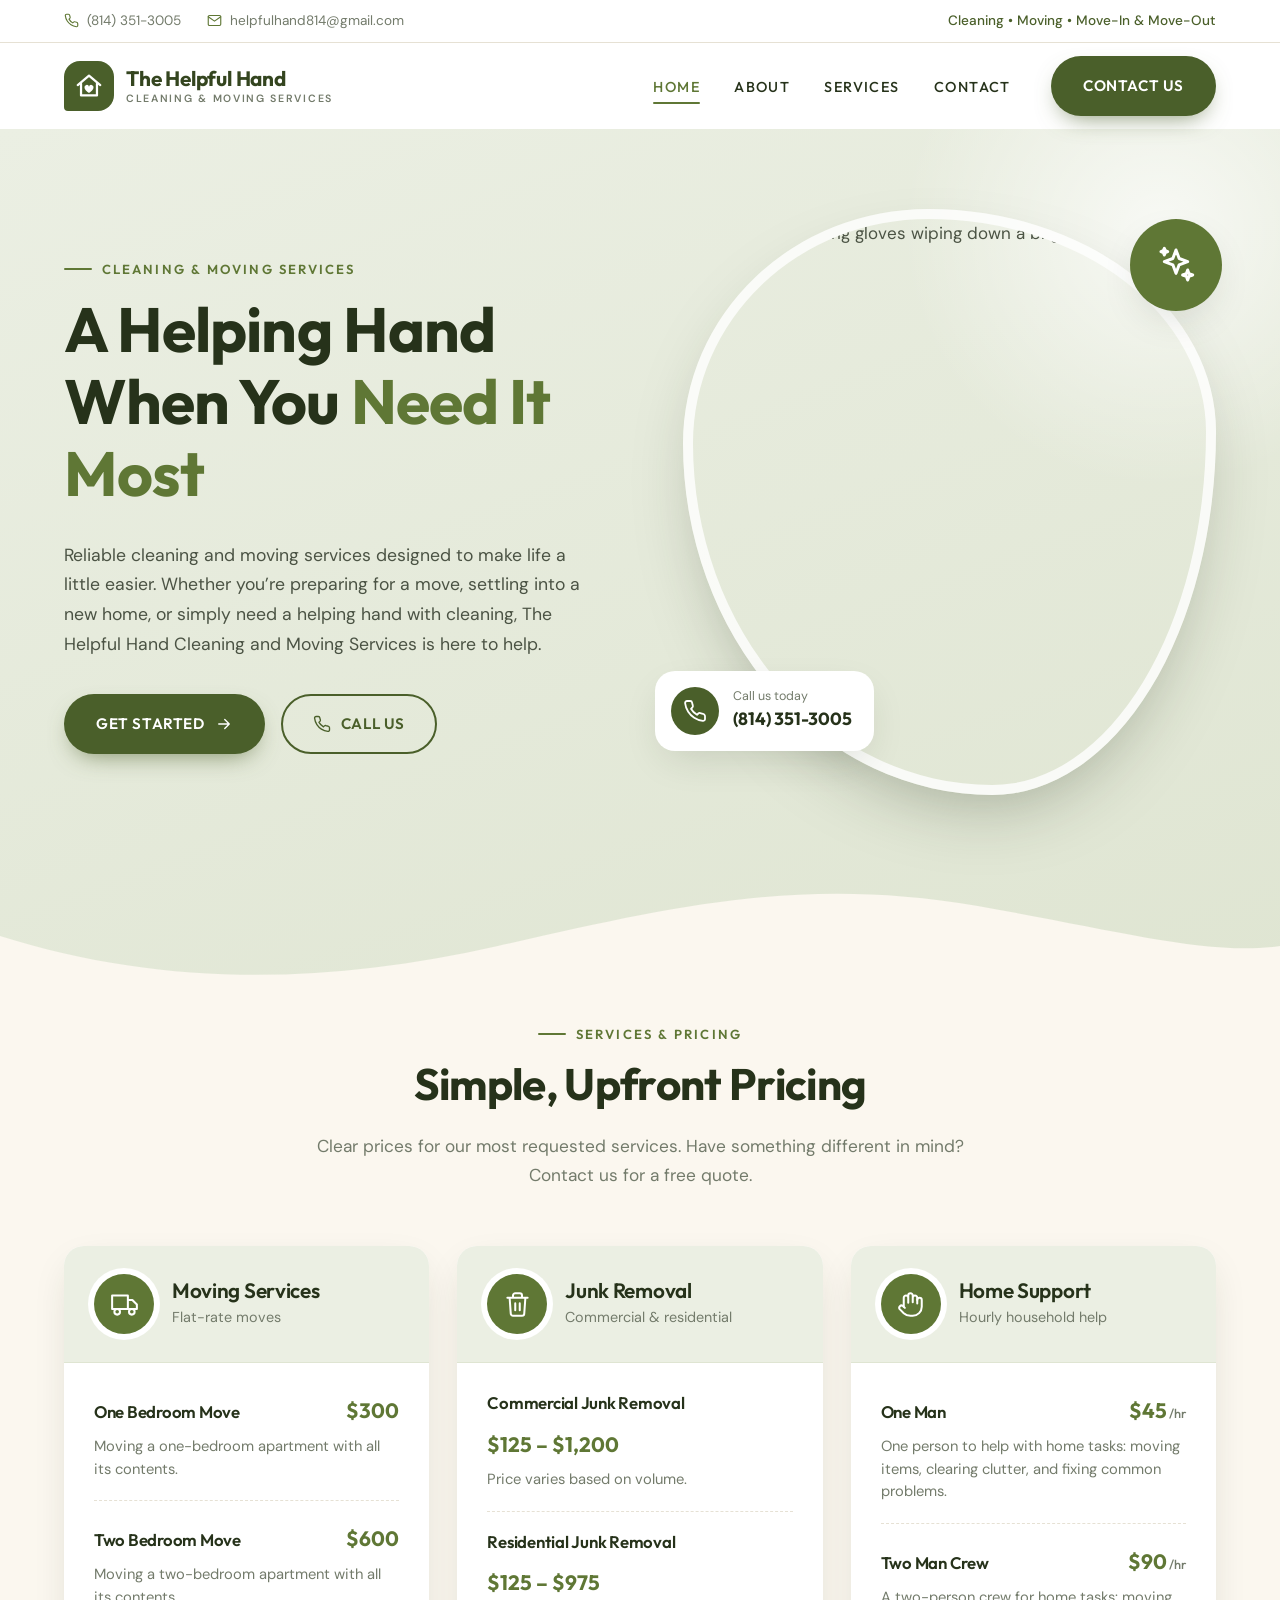
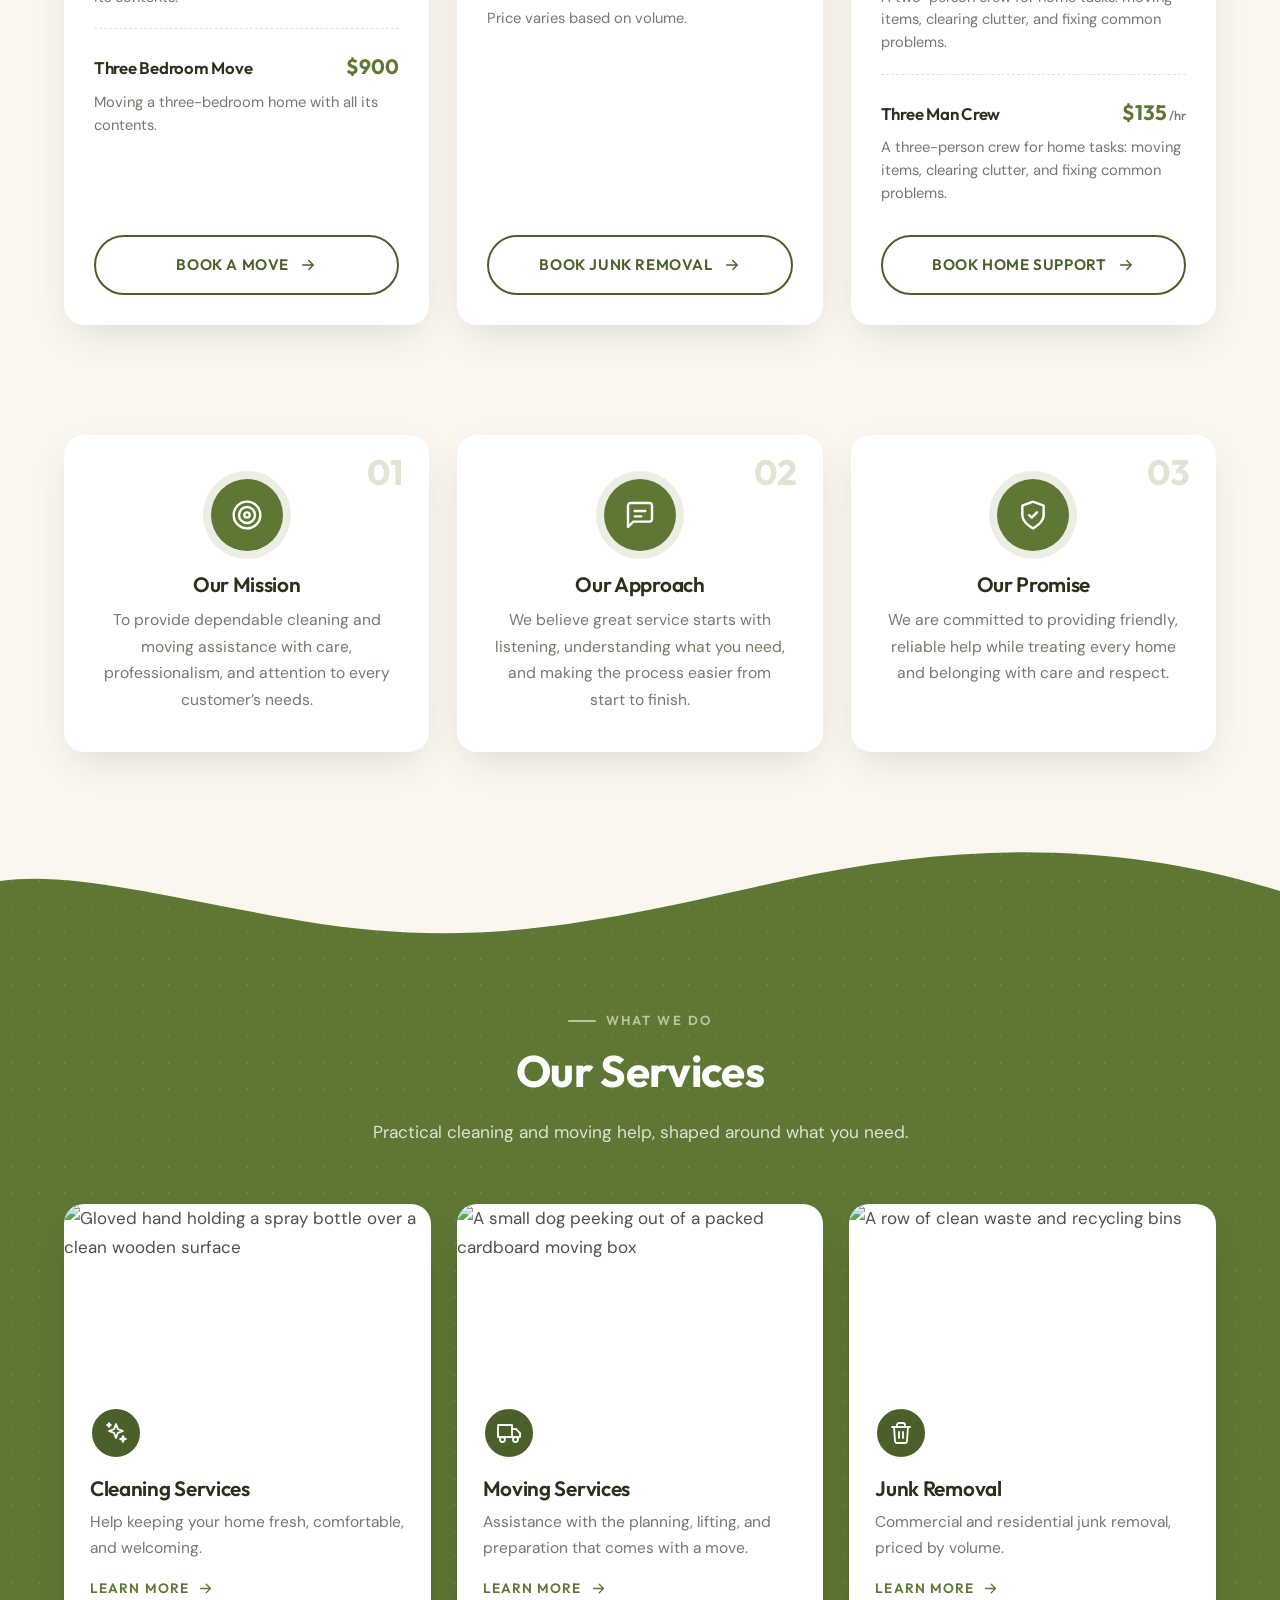
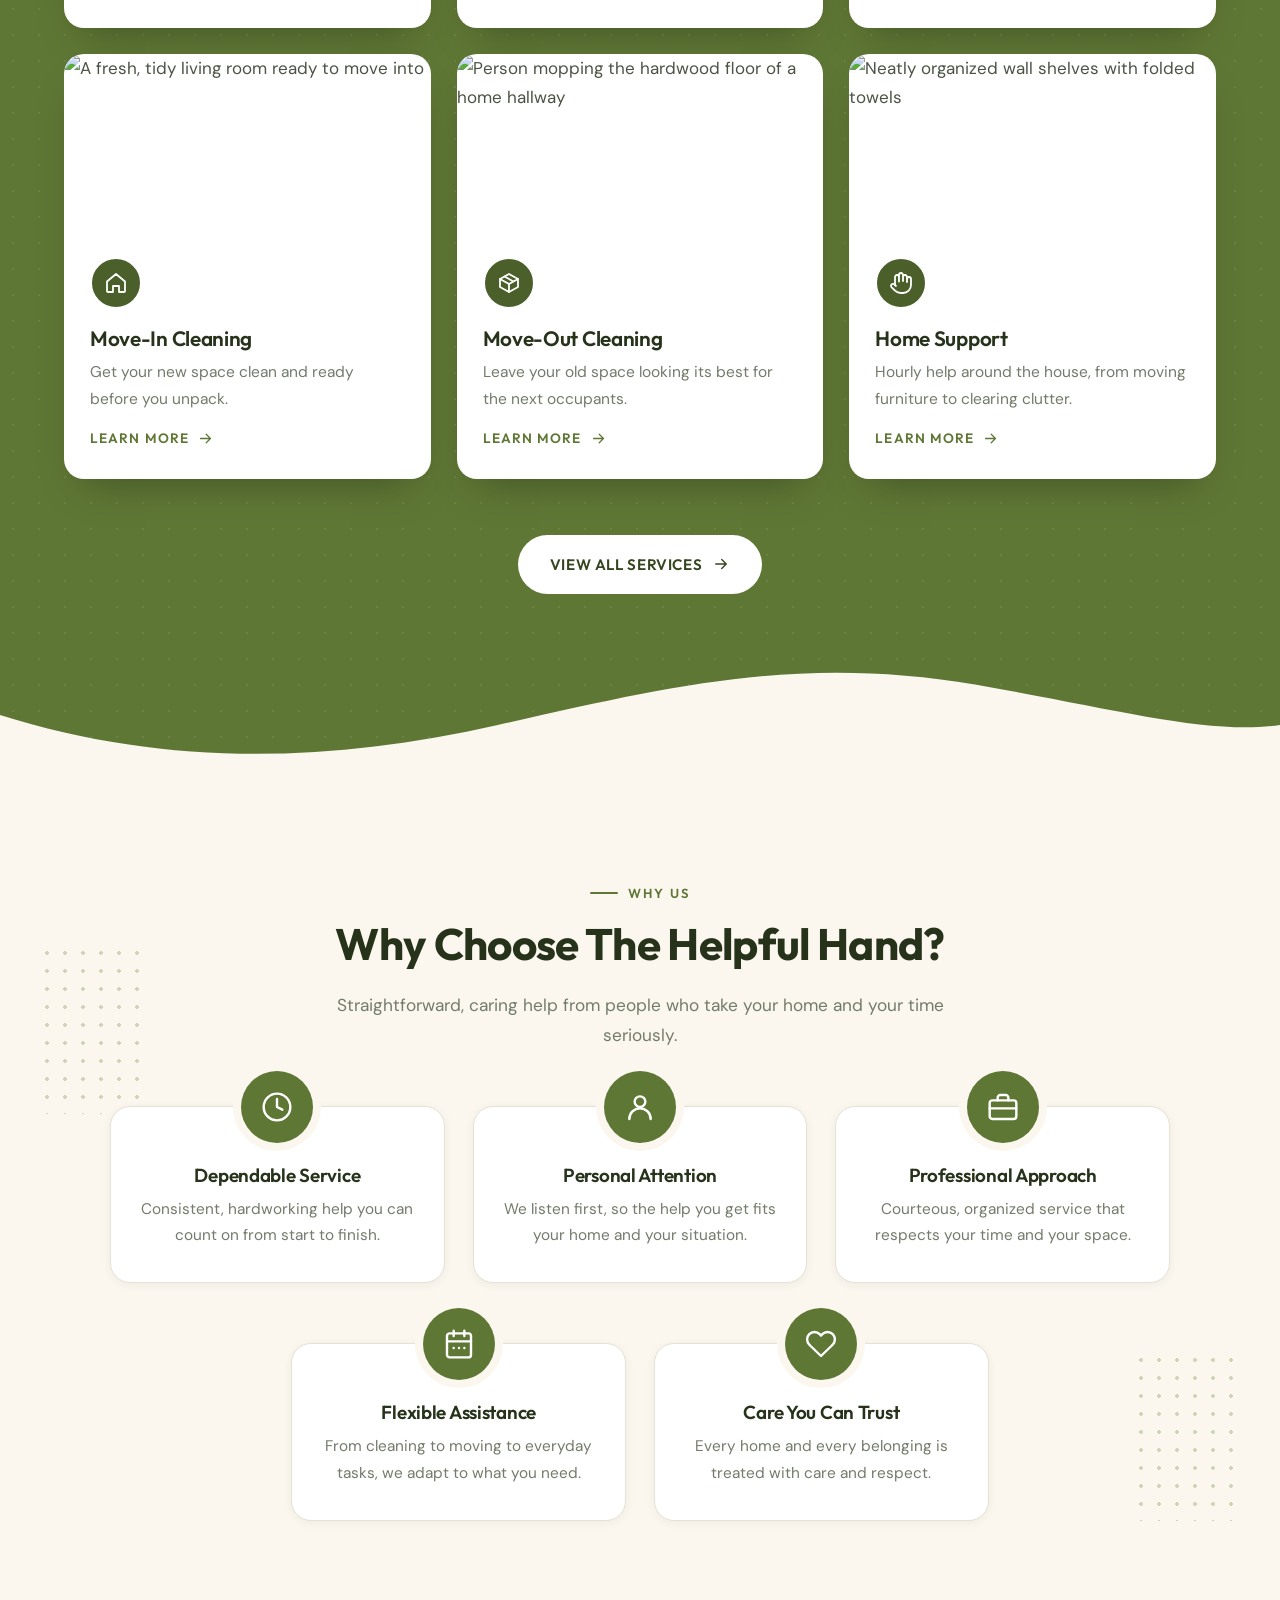
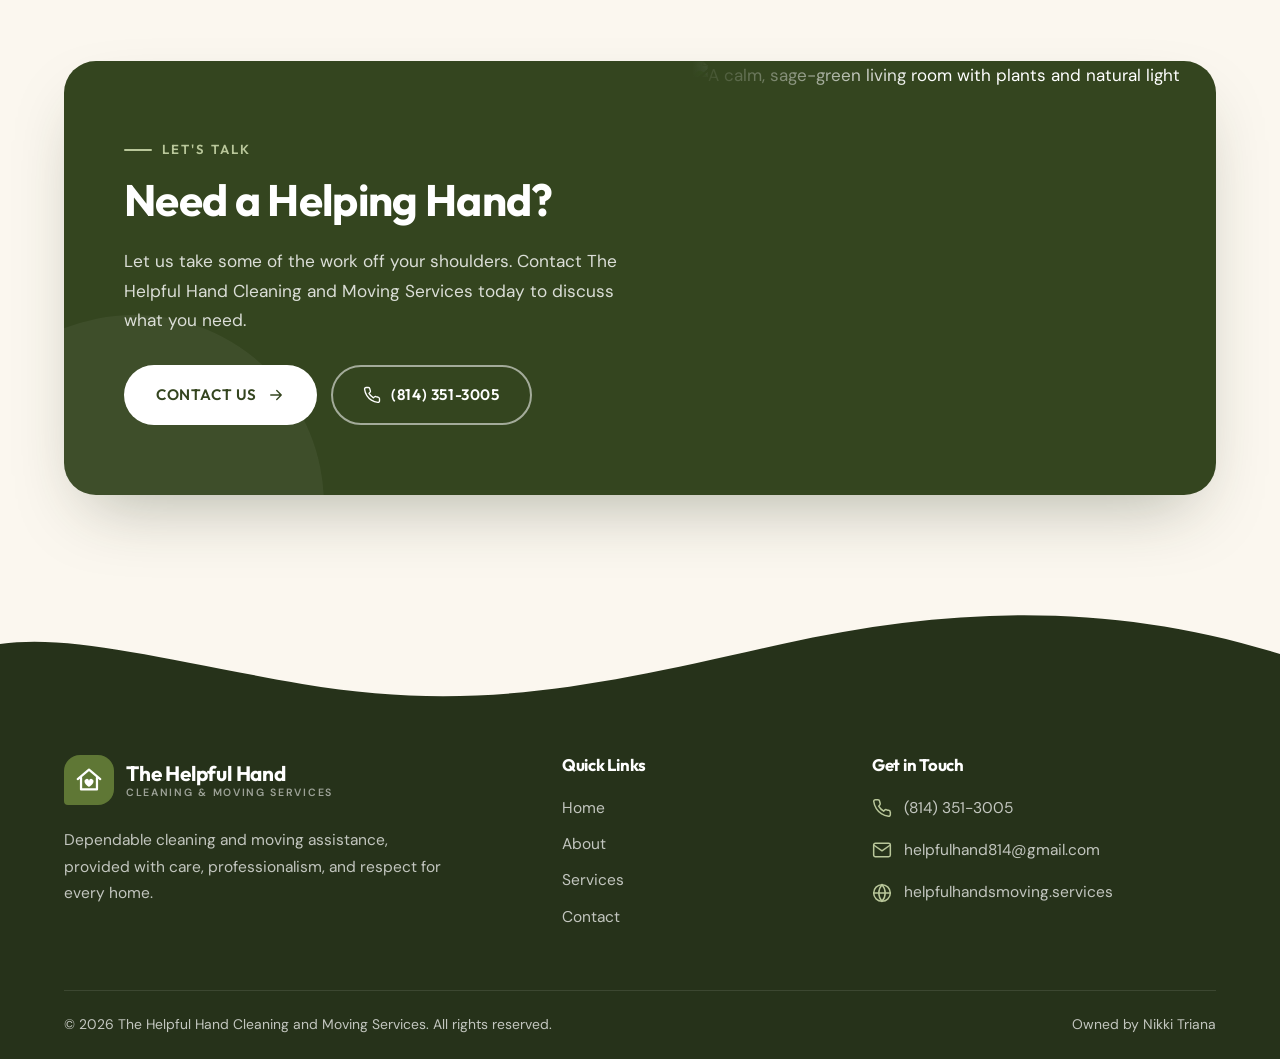
==== commit 7f83de92: "Add services pricing section and junk removal / home support services Pricing and service names take" ====
--- a/index.html
+++ b/index.html
@@ -4,7 +4,7 @@
   <meta charset="UTF-8">
   <meta name="viewport" content="width=device-width, initial-scale=1.0">
   <title>The Helpful Hand Cleaning and Moving Services | Cleaning &amp; Moving Help</title>
-  <meta name="description" content="Reliable cleaning and moving services, including move-in and move-out cleaning and general assistance. Call The Helpful Hand at (814) 351-3005.">
+  <meta name="description" content="Reliable cleaning and moving services with upfront pricing: moves from $300, junk removal, move-in and move-out cleaning, and hourly home support. Call The Helpful Hand at (814) 351-3005.">
   <link rel="canonical" href="https://helpfulhandsmoving.services/">
   <link rel="icon" href="data:image/svg+xml,%3Csvg xmlns='http://www.w3.org/2000/svg' viewBox='0 0 32 32'%3E%3Crect width='32' height='32' rx='9' fill='%234a5f2a'/%3E%3Cpath d='M5 15 16 6l11 9' fill='none' stroke='white' stroke-width='2.2' stroke-linecap='round' stroke-linejoin='round'/%3E%3Cpath d='M16 25s-5.5-3.2-5.5-6.6a2.7 2.7 0 0 1 5.5-1 2.7 2.7 0 0 1 5.5 1C21.5 21.8 16 25 16 25z' fill='white'/%3E%3C/svg%3E">
   <link rel="preconnect" href="https://fonts.googleapis.com">
@@ -31,6 +31,7 @@
     <symbol id="i-home" viewBox="0 0 24 24"><path d="M3 10.5 12 3l9 7.5V20a1 1 0 0 1-1 1h-5v-6H9v6H4a1 1 0 0 1-1-1z"/></symbol>
     <symbol id="i-box" viewBox="0 0 24 24"><path d="M21 8 12 3 3 8v8l9 5 9-5z"/><path d="m3 8 9 5 9-5M12 13v8M7.5 5.5l9 5"/></symbol>
     <symbol id="i-hand" viewBox="0 0 24 24"><path d="M18 11V6a2 2 0 0 0-4 0M14 10V4a2 2 0 0 0-4 0v2M10 10.5V6a2 2 0 0 0-4 0v8"/><path d="M18 8a2 2 0 1 1 4 0v6a8 8 0 0 1-8 8h-2c-2.8 0-4.5-.9-6-2.3l-3.6-3.6a2 2 0 0 1 2.8-2.8L7 15"/></symbol>
+    <symbol id="i-trash" viewBox="0 0 24 24"><path d="M3 6h18M8 6V4a2 2 0 0 1 2-2h4a2 2 0 0 1 2 2v2M19 6l-1 14a2 2 0 0 1-2 2H8a2 2 0 0 1-2-2L5 6M10 11v6M14 11v6"/></symbol>
     <symbol id="i-clock" viewBox="0 0 24 24"><circle cx="12" cy="12" r="10"/><path d="M12 6v6l4 2"/></symbol>
     <symbol id="i-user" viewBox="0 0 24 24"><circle cx="12" cy="8" r="4"/><path d="M4 21a8 8 0 0 1 16 0"/></symbol>
     <symbol id="i-briefcase" viewBox="0 0 24 24"><rect x="2" y="7" width="20" height="14" rx="2"/><path d="M16 7V5a2 2 0 0 0-2-2h-4a2 2 0 0 0-2 2v2M2 13h20"/></symbol>
@@ -100,8 +101,91 @@
       <svg class="wave wave-bottom" viewBox="0 0 1440 110" preserveAspectRatio="none" aria-hidden="true"><path fill="#fbf7ef" d="M0,60 C180,110 360,110 560,70 C760,30 900,0 1100,30 C1260,55 1360,80 1440,70 L1440,110 L0,110 Z"/></svg>
     </section>
 
+    <!-- Services & Pricing -->
+    <section class="pricing" id="pricing">
+      <div class="container">
+        <div class="section-head reveal">
+          <span class="eyebrow center">Services &amp; Pricing</span>
+          <h2>Simple, Upfront Pricing</h2>
+          <p>Clear prices for our most requested services. Have something different in mind? Contact us for a free quote.</p>
+        </div>
+        <div class="price-grid">
+          <article class="price-group reveal">
+            <header class="price-group-head">
+              <div class="icon-circle"><svg class="icon"><use href="#i-truck"/></svg></div>
+              <div>
+                <h3>Moving Services</h3>
+                <p>Flat-rate moves</p>
+              </div>
+            </header>
+            <ul class="price-list">
+              <li>
+                <div class="price-row"><h4>One Bedroom Move</h4><span class="price">$300</span></div>
+                <p>Moving a one-bedroom apartment with all its contents.</p>
+              </li>
+              <li>
+                <div class="price-row"><h4>Two Bedroom Move</h4><span class="price">$600</span></div>
+                <p>Moving a two-bedroom apartment with all its contents.</p>
+              </li>
+              <li>
+                <div class="price-row"><h4>Three Bedroom Move</h4><span class="price">$900</span></div>
+                <p>Moving a three-bedroom home with all its contents.</p>
+              </li>
+            </ul>
+            <a href="contact.html?service=Moving%20Services" class="btn btn-outline">Book a Move <svg class="icon"><use href="#i-arrow"/></svg></a>
+          </article>
+
+          <article class="price-group reveal reveal-delay-1">
+            <header class="price-group-head">
+              <div class="icon-circle"><svg class="icon"><use href="#i-trash"/></svg></div>
+              <div>
+                <h3>Junk Removal</h3>
+                <p>Commercial &amp; residential</p>
+              </div>
+            </header>
+            <ul class="price-list">
+              <li>
+                <div class="price-row"><h4>Commercial Junk Removal</h4><span class="price">$125 – $1,200</span></div>
+                <p>Price varies based on volume.</p>
+              </li>
+              <li>
+                <div class="price-row"><h4>Residential Junk Removal</h4><span class="price">$125 – $975</span></div>
+                <p>Price varies based on volume.</p>
+              </li>
+            </ul>
+            <a href="contact.html?service=Junk%20Removal" class="btn btn-outline">Book Junk Removal <svg class="icon"><use href="#i-arrow"/></svg></a>
+          </article>
+
+          <article class="price-group reveal reveal-delay-2">
+            <header class="price-group-head">
+              <div class="icon-circle"><svg class="icon"><use href="#i-hand"/></svg></div>
+              <div>
+                <h3>Home Support</h3>
+                <p>Hourly household help</p>
+              </div>
+            </header>
+            <ul class="price-list">
+              <li>
+                <div class="price-row"><h4>One Man</h4><span class="price">$45<small>/hr</small></span></div>
+                <p>One person to help with home tasks: moving items, clearing clutter, and fixing common problems.</p>
+              </li>
+              <li>
+                <div class="price-row"><h4>Two Man Crew</h4><span class="price">$90<small>/hr</small></span></div>
+                <p>A two-person crew for home tasks: moving items, clearing clutter, and fixing common problems.</p>
+              </li>
+              <li>
+                <div class="price-row"><h4>Three Man Crew</h4><span class="price">$135<small>/hr</small></span></div>
+                <p>A three-person crew for home tasks: moving items, clearing clutter, and fixing common problems.</p>
+              </li>
+            </ul>
+            <a href="contact.html?service=Home%20Support" class="btn btn-outline">Book Home Support <svg class="icon"><use href="#i-arrow"/></svg></a>
+          </article>
+        </div>
+      </div>
+    </section>
+
     <!-- Mission / Approach / Promise -->
-    <section class="pillars" aria-label="Our mission, approach and promise">
+    <section class="pillars pillars-flat" aria-label="Our mission, approach and promise">
       <div class="container">
         <div class="pillars-grid">
           <article class="pillar reveal">
@@ -160,6 +244,17 @@
           </article>
           <article class="service-card reveal reveal-delay-2">
             <div class="service-card-media">
+              <img src="https://images.unsplash.com/photo-1532996122724-e3c354a0b15b?auto=format&fit=crop&w=800&q=80" alt="A row of clean waste and recycling bins" loading="lazy">
+            </div>
+            <span class="service-card-icon"><svg class="icon"><use href="#i-trash"/></svg></span>
+            <div class="service-card-body">
+              <h3>Junk Removal</h3>
+              <p>Commercial and residential junk removal, priced by volume.</p>
+              <a href="services.html#junk-removal" class="link-arrow">Learn More <svg class="icon"><use href="#i-arrow"/></svg></a>
+            </div>
+          </article>
+          <article class="service-card reveal">
+            <div class="service-card-media">
               <img src="https://images.unsplash.com/photo-1583847268964-b28dc8f51f92?auto=format&fit=crop&w=800&q=80" alt="A fresh, tidy living room ready to move into" loading="lazy">
             </div>
             <span class="service-card-icon"><svg class="icon"><use href="#i-home"/></svg></span>
@@ -186,9 +281,9 @@
             </div>
             <span class="service-card-icon"><svg class="icon"><use href="#i-hand"/></svg></span>
             <div class="service-card-body">
-              <h3>General Assistance</h3>
-              <p>An extra hand for everyday tasks, preparation, and transitions.</p>
-              <a href="services.html#assistance" class="link-arrow">Learn More <svg class="icon"><use href="#i-arrow"/></svg></a>
+              <h3>Home Support</h3>
+              <p>Hourly help around the house, from moving furniture to clearing clutter.</p>
+              <a href="services.html#home-support" class="link-arrow">Learn More <svg class="icon"><use href="#i-arrow"/></svg></a>
             </div>
           </article>
         </div>
--- a/css/styles.css
+++ b/css/styles.css
@@ -369,6 +369,49 @@
 .icon-circle .icon { width: 32px; height: 32px; }
 .pillar p { color: var(--muted); font-size: 0.98rem; margin: 0; }
 
+.pillars-flat { margin-top: 0; padding-top: 10px; }
+
+/* ---------- Pricing ---------- */
+.pricing { position: relative; padding: 30px 0 100px; }
+.price-grid { display: grid; grid-template-columns: repeat(3, 1fr); gap: 28px; align-items: stretch; }
+.price-group {
+  display: flex;
+  flex-direction: column;
+  background: var(--white);
+  border-radius: var(--radius);
+  box-shadow: var(--shadow);
+  overflow: hidden;
+  transition: transform .3s ease, box-shadow .3s ease;
+}
+.price-group:hover { transform: translateY(-6px); box-shadow: var(--shadow-lg); }
+.price-group-head {
+  display: flex;
+  align-items: center;
+  gap: 18px;
+  padding: 28px 30px;
+  background: var(--sage-100);
+  border-bottom: 1px solid var(--sage-200);
+}
+.price-group-head .icon-circle { margin: 0; width: 60px; height: 60px; flex-shrink: 0; box-shadow: 0 0 0 6px var(--white); }
+.price-group-head .icon-circle .icon { width: 27px; height: 27px; }
+.price-group-head h3 { margin: 0 0 2px; font-size: 1.3rem; }
+.price-group-head p { margin: 0; font-size: 0.9rem; color: var(--muted); }
+.price-list { list-style: none; margin: 0; padding: 10px 30px 0; flex: 1; }
+.price-list li { padding: 20px 0; border-bottom: 1px dashed var(--line); }
+.price-list li:last-child { border-bottom: 0; }
+.price-row { display: flex; justify-content: space-between; align-items: baseline; gap: 14px; flex-wrap: wrap; }
+.price-row h4 { margin: 0; font-size: 1.05rem; font-weight: 600; }
+.price {
+  font-family: var(--font-head);
+  font-weight: 700;
+  font-size: 1.3rem;
+  color: var(--green-600);
+  white-space: nowrap;
+}
+.price small { font-size: 0.8rem; font-weight: 500; color: var(--muted); margin-left: 2px; }
+.price-list p { margin: 6px 0 0; font-size: 0.92rem; color: var(--muted); line-height: 1.55; }
+.price-group > .btn { margin: 10px 30px 30px; }
+
 /* ---------- Services band (home) ---------- */
 .services-band {
   position: relative;
@@ -709,6 +752,27 @@
 }
 .service-detail-body h2 { font-size: clamp(1.7rem, 3vw, 2.2rem); margin-bottom: 8px; }
 .service-detail-body .btn { align-self: flex-start; margin-top: 14px; }
+.mini-prices {
+  list-style: none;
+  margin: 4px 0 12px;
+  padding: 6px 20px;
+  border-radius: var(--radius-sm);
+  background: var(--cream-100);
+  border: 1px solid var(--line);
+}
+.mini-prices li {
+  display: flex;
+  justify-content: space-between;
+  align-items: baseline;
+  gap: 14px;
+  padding: 11px 0;
+  border-bottom: 1px dashed var(--line);
+  font-weight: 500;
+  color: var(--ink);
+}
+.mini-prices li:last-child { border-bottom: 0; }
+.mini-prices strong { font-family: var(--font-head); font-size: 1.1rem; color: var(--green-600); white-space: nowrap; }
+.mini-prices small { font-size: 0.78rem; font-weight: 500; color: var(--muted); }
 
 /* ---------- Contact page ---------- */
 .contact-grid {
@@ -887,6 +951,7 @@
   .page-hero-img { max-width: 560px; margin: 0 auto; }
 
   .pillars-grid { grid-template-columns: 1fr; max-width: 560px; margin: 0 auto; }
+  .price-grid { grid-template-columns: 1fr; max-width: 560px; margin: 0 auto; }
   .service-card { flex-basis: calc((100% - 26px) / 2); }
   .why-card { flex-basis: calc((100% - 28px) / 2); }
 
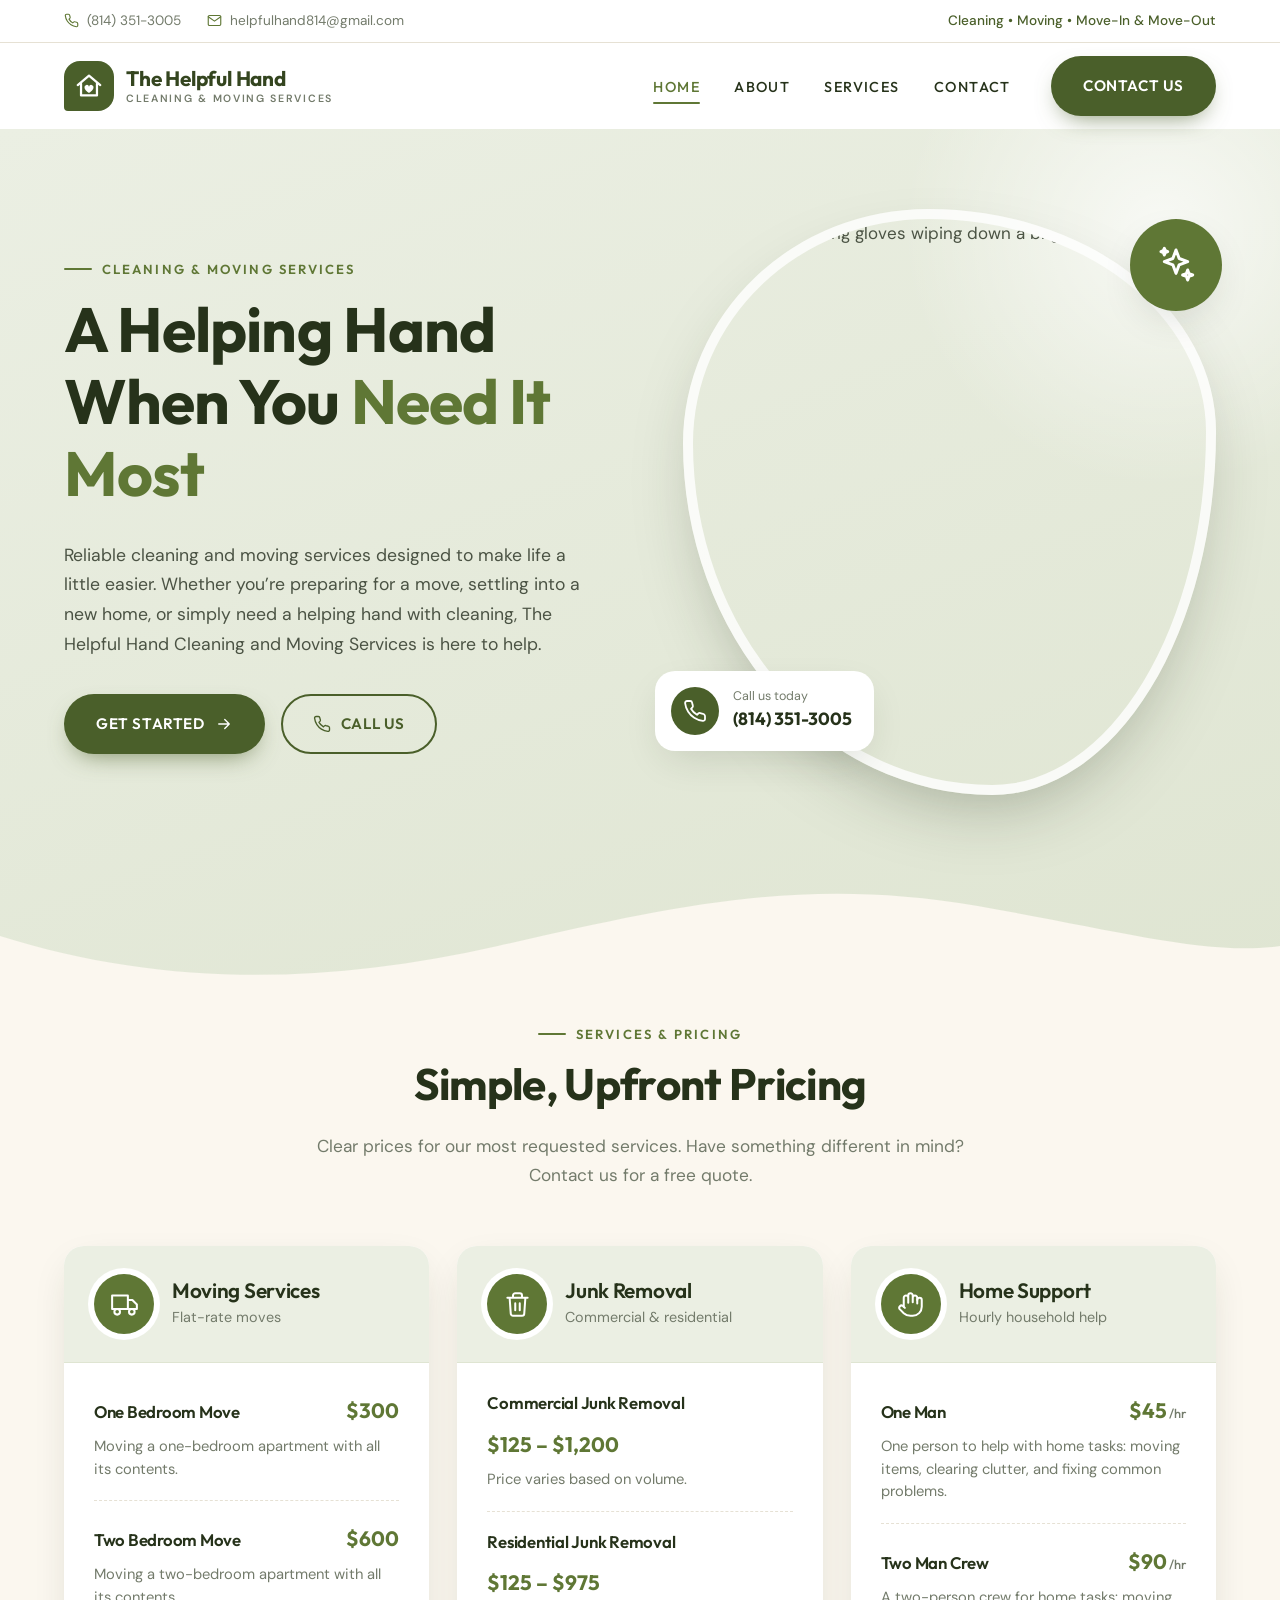
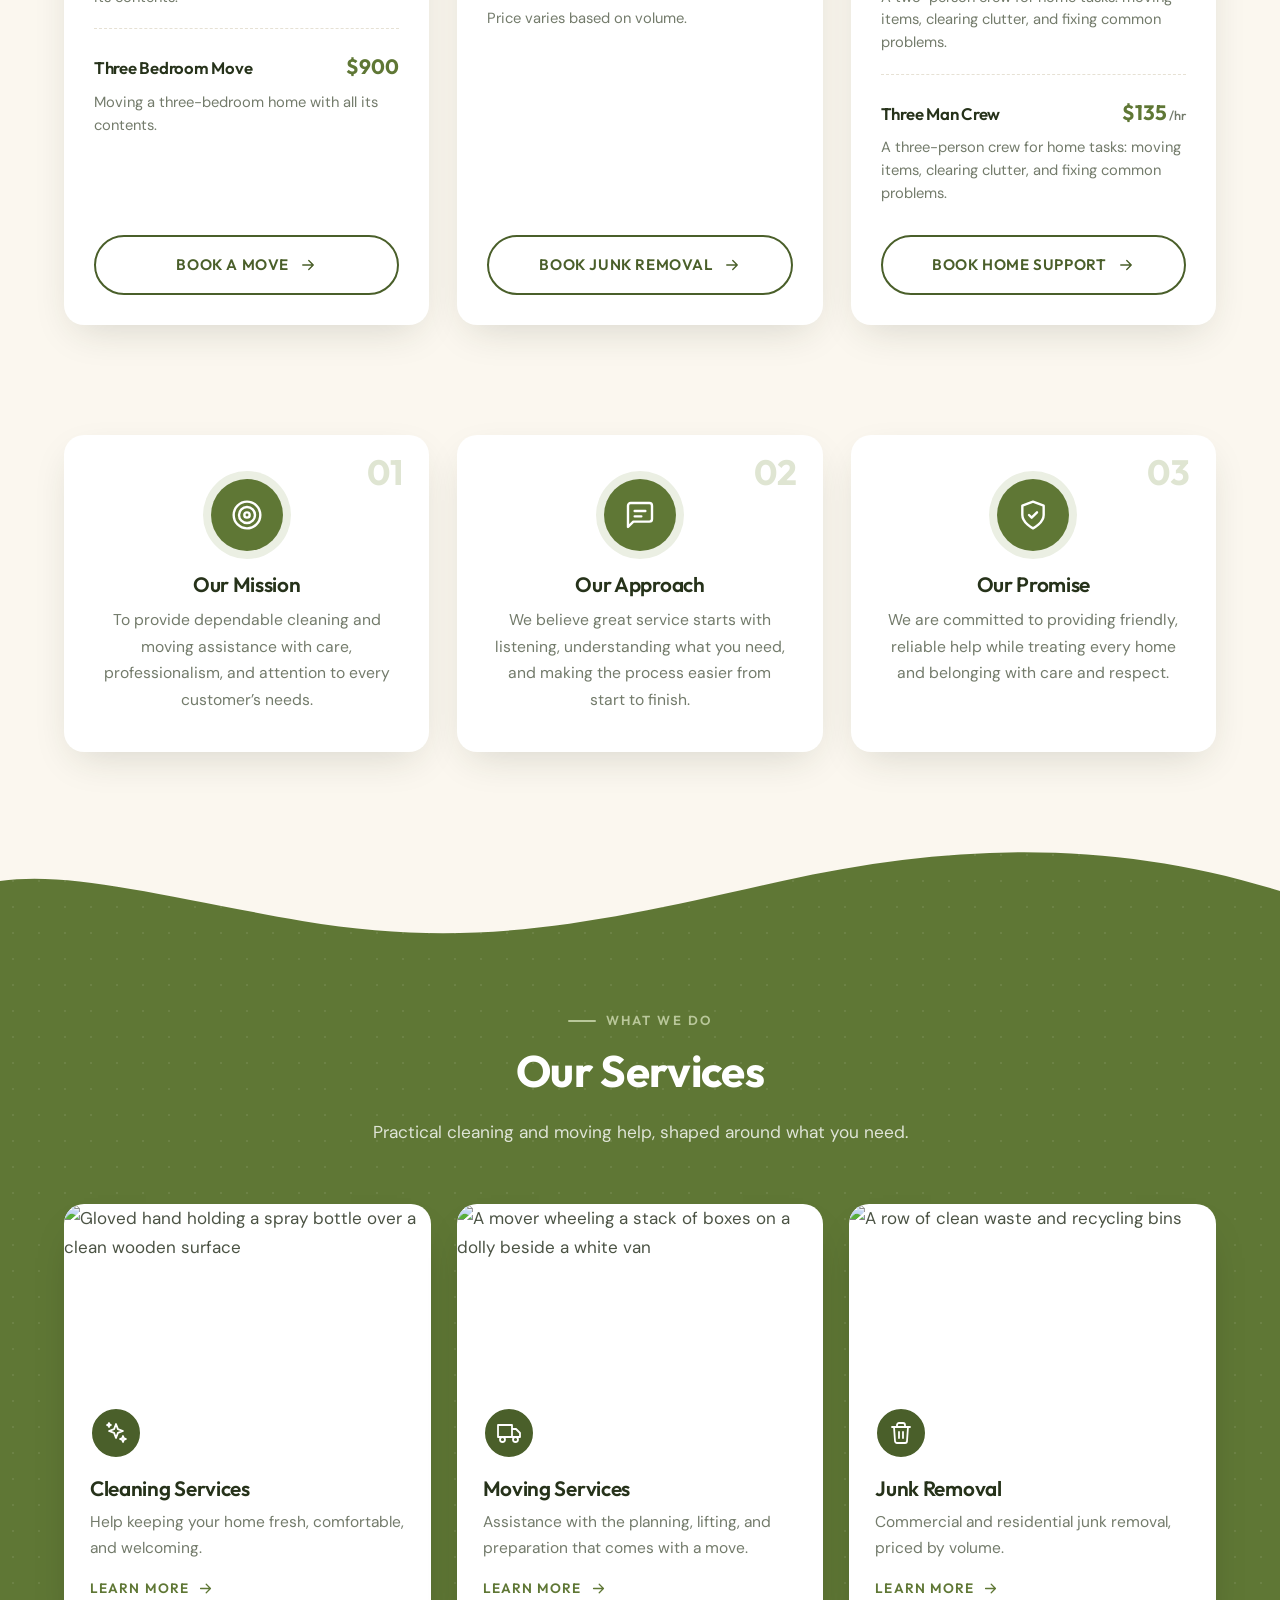
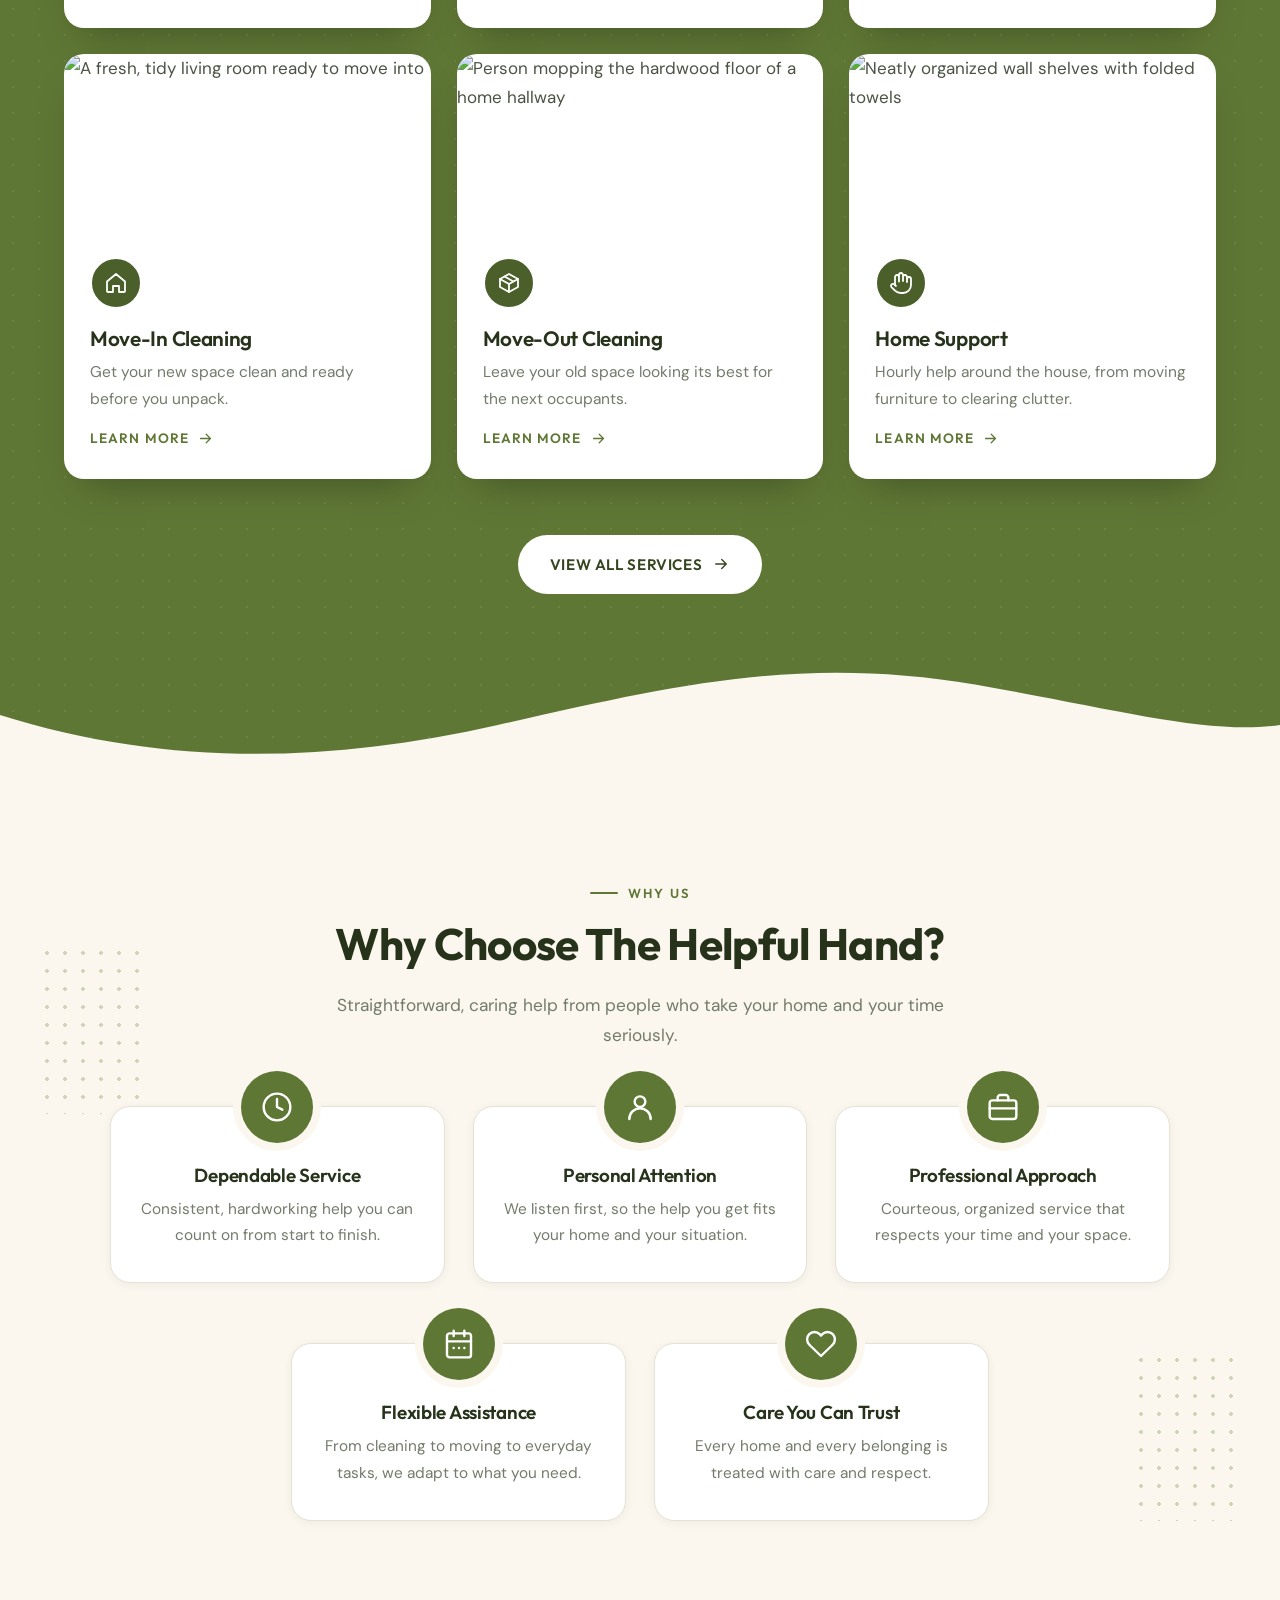
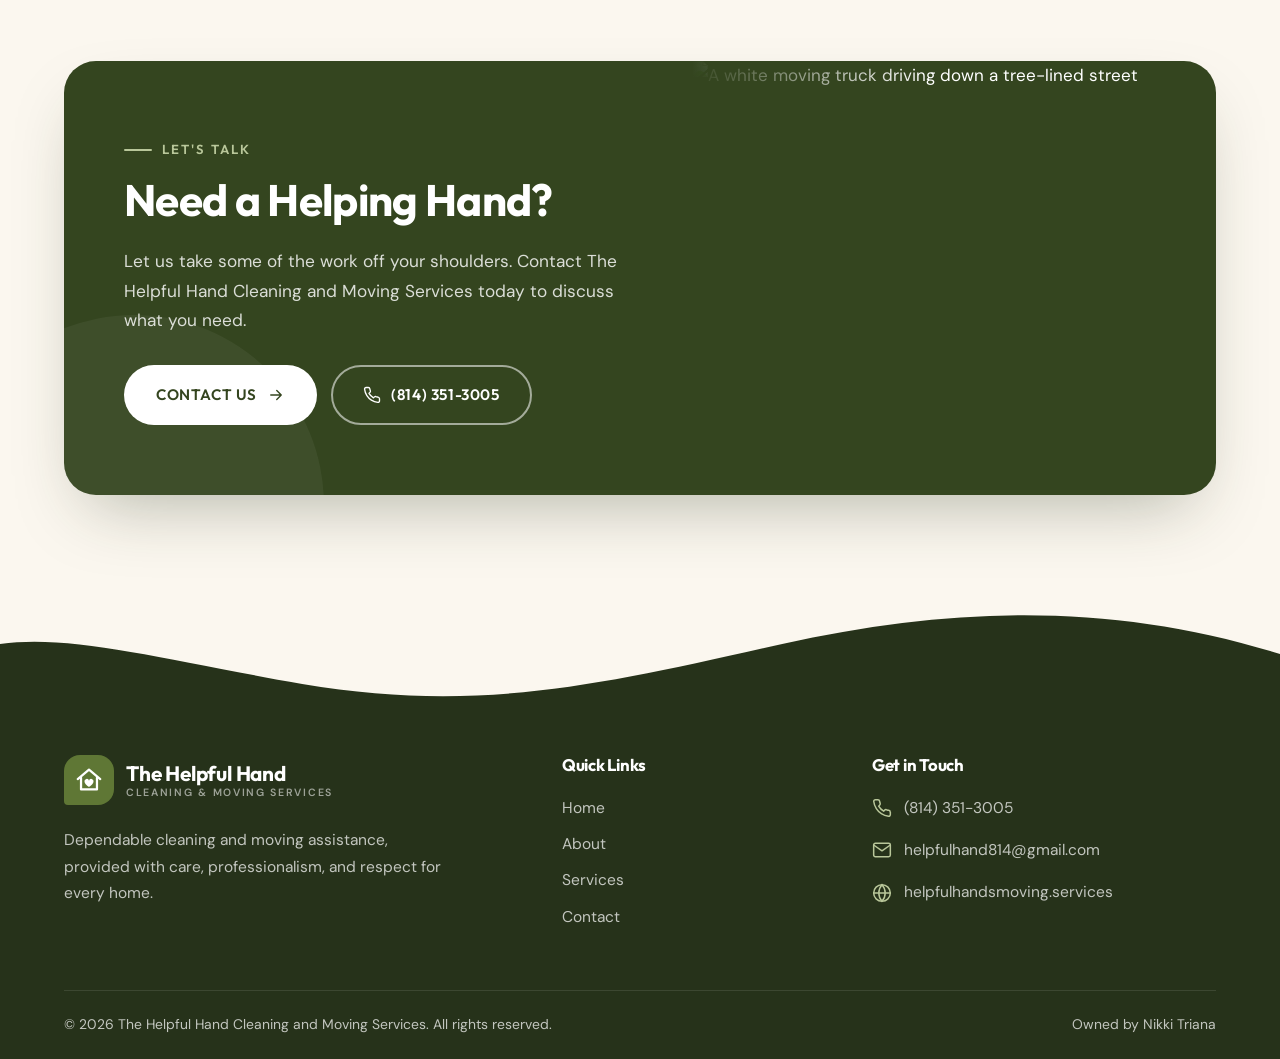
==== commit ab2c6d86: "Use moving van and truck photography across the site Co-Authored-By: Claude Opus 5.5 <noreply@anthro" ====
--- a/index.html
+++ b/index.html
@@ -233,7 +233,7 @@
           </article>
           <article class="service-card reveal reveal-delay-1">
             <div class="service-card-media">
-              <img src="https://images.unsplash.com/photo-1520038410233-7141be7e6f97?auto=format&fit=crop&w=800&q=80" alt="A small dog peeking out of a packed cardboard moving box" loading="lazy">
+              <img src="https://images.unsplash.com/photo-1694715669993-ea0022b470f7?auto=format&fit=crop&w=800&q=80" alt="A mover wheeling a stack of boxes on a dolly beside a white van" loading="lazy">
             </div>
             <span class="service-card-icon"><svg class="icon"><use href="#i-truck"/></svg></span>
             <div class="service-card-body">
@@ -348,7 +348,7 @@
             </div>
           </div>
           <div class="cta-media">
-            <img src="https://images.unsplash.com/photo-1616046229478-9901c5536a45?auto=format&fit=crop&w=1000&q=80" alt="A calm, sage-green living room with plants and natural light" loading="lazy">
+            <img src="https://images.unsplash.com/photo-1614976523626-d598aafd4fda?auto=format&fit=crop&w=1000&q=80" alt="A white moving truck driving down a tree-lined street" loading="lazy">
           </div>
         </div>
       </div>
